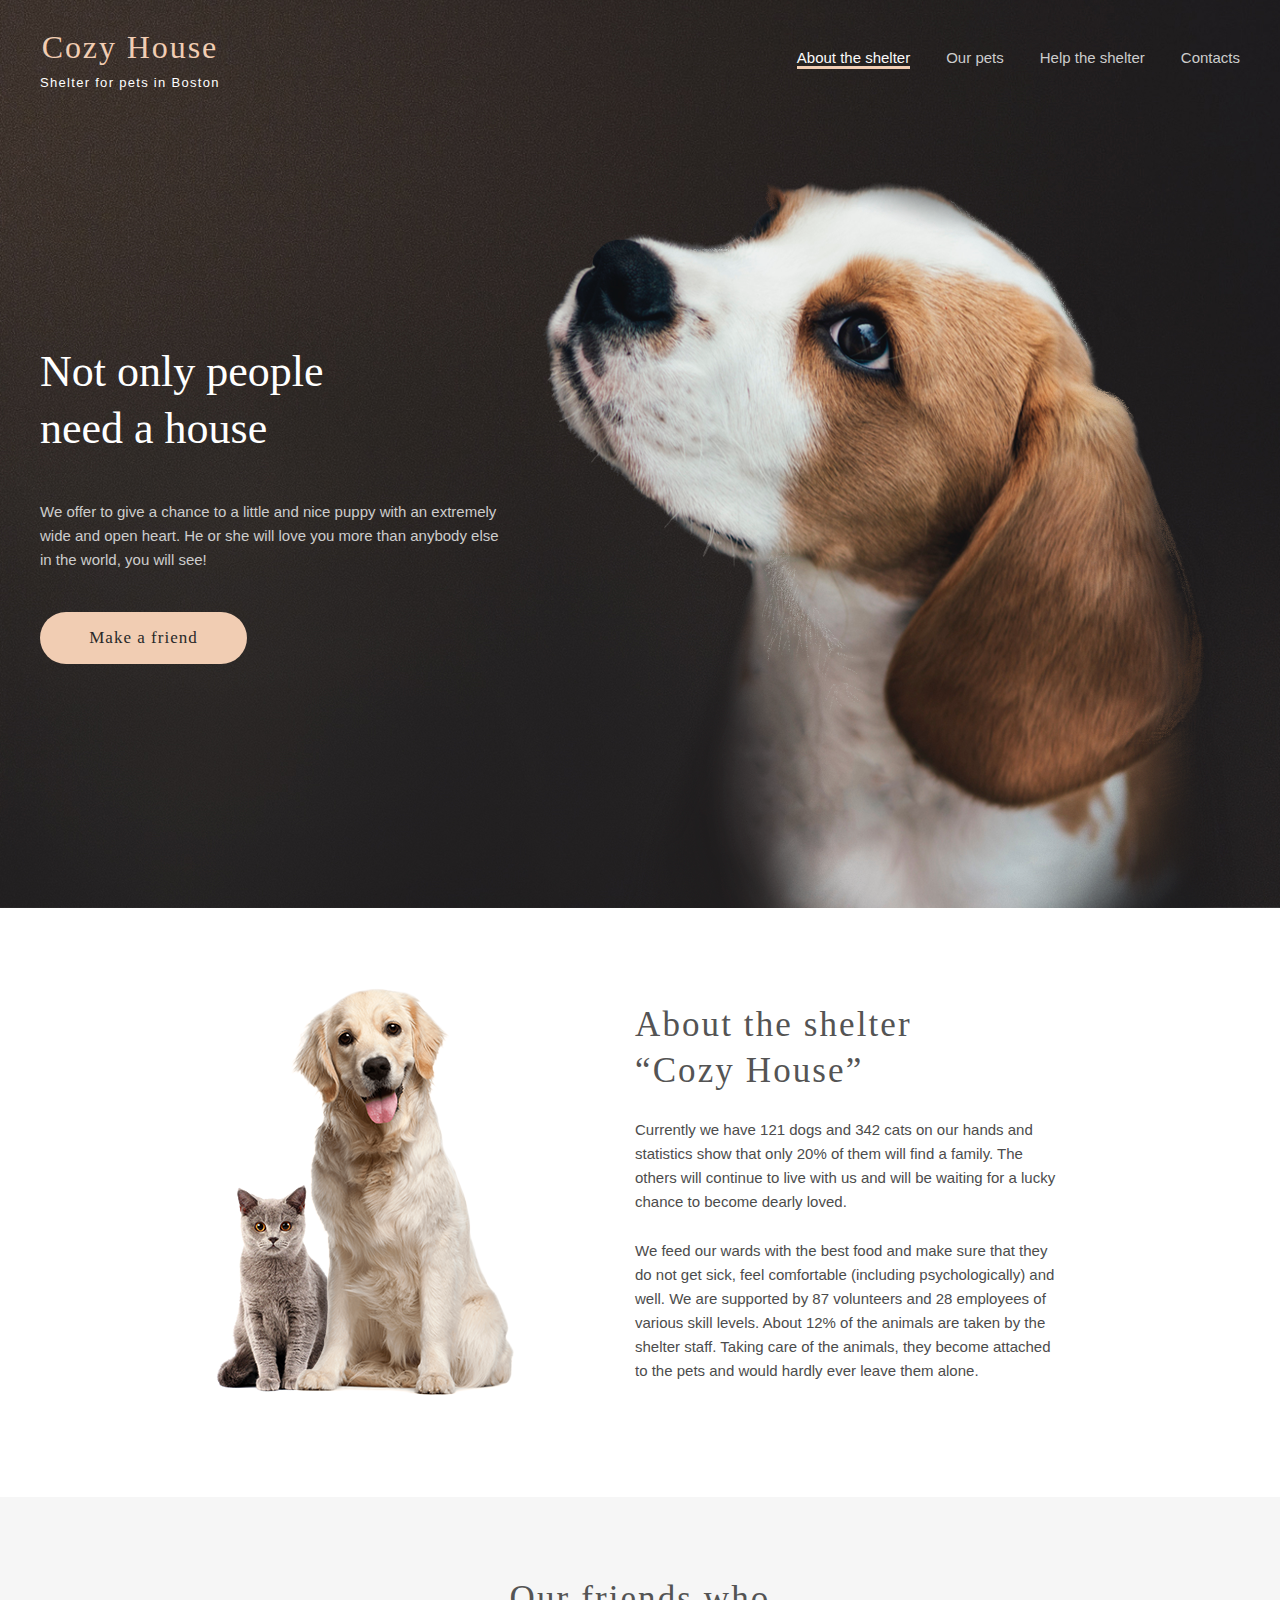
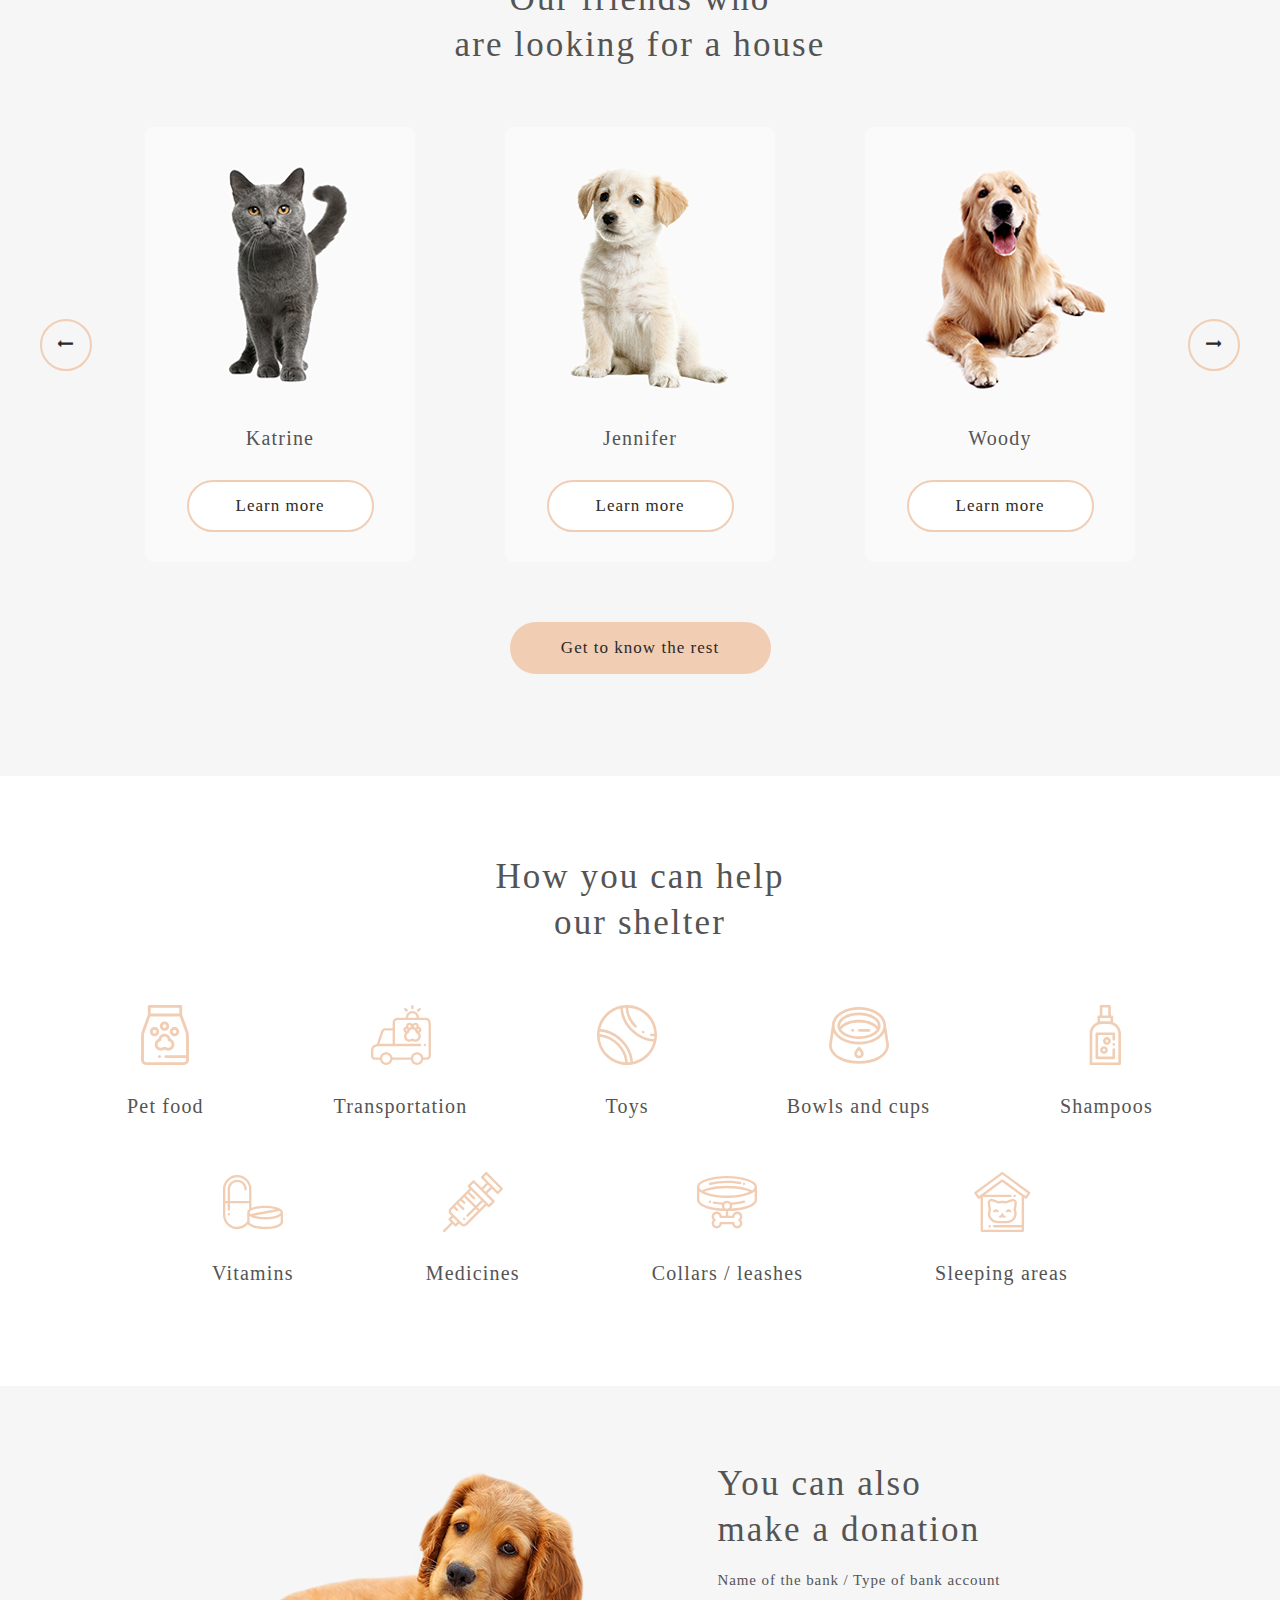
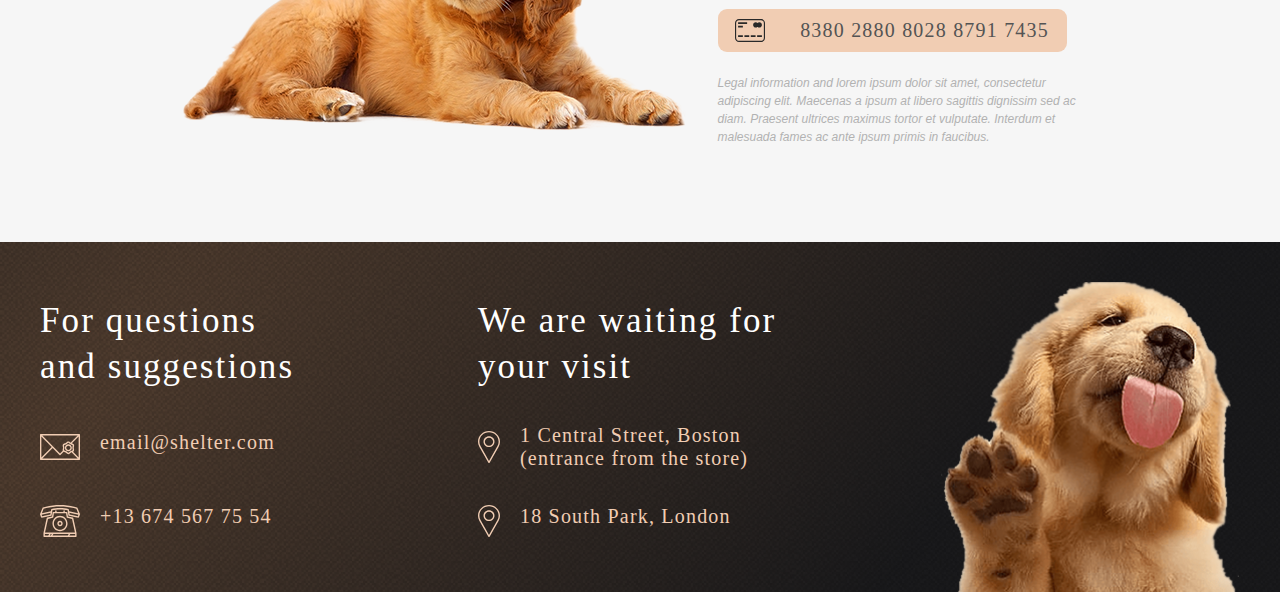
==== shelter/pages/main/index.html @ 7033cefa "fix: rename folder (Fri, Mar 24, 2023 03:46:00 PM)" ====
<!DOCTYPE html>
<html lang="en">
<head>
  <meta charset="UTF-8">
  <meta http-equiv="X-UA-Compatible" content="IE=edge">
  <meta name="viewport" content="width=device-width, initial-scale=1.0">
  <link rel="stylesheet" href="../../styles/style.css">
  <title>Shelter</title>
  <link rel="icon" type="image/x-icon" href="../../images/paw_print_animal_icon_141148.ico">
</head>
<body class="main">
  <div class="start">
    <header class="header">
      <a class="logo" href="#">
        <h2 class="logo__title">Cozy House</h2>
        <p class="logo__text">Shelter for pets in Boston</p>
      </a>
      <nav class="nav">
        <ul>
          <li class="nav__elem"><a class="nav__link nav__link_active" href="#">About the shelter</a></li>
          <li class="nav__elem"><a class="nav__link" href="../pets/index.html">Our pets</a></li>
          <li class="nav__elem"><a class="nav__link" href="#help">Help the shelter</a></li>
          <li class="nav__elem"><a class="nav__link" href="#footer">Contacts</a></li>
        </ul>
      </nav>
    </header>
    <div class="only">
      <div class="only__text">
      <h1 class="only__title">Not only people need&nbsp;a&nbsp;house</h1>
      <p class="only__subtitle">We offer to give a chance to a little and nice
        puppy with an extremely wide and open heart. He or she will love you more
        than anybody else in the world, you will see!
      </p>
      <a class="only__button" href="#friends">Make a friend</a>
      </div>
      <img class="only__img" src="../../images/start-screen-puppy.png" alt="puppy">
    </div>
  </div>
  <div class="about">
    <img class="about__img" src="../../images/about-pets.png" alt="about-pets">
    <div class="about__text">
      <h2 class="about__title">About the shelter “Cozy&nbsp;House”</h2>
      <p class="about__subtitle">Currently we have 121 dogs and 342 cats on our hands
        and statistics show that only 20% of them will find a family. The others will
        continue to live with us and will be waiting for a lucky chance to become
        dearly loved.
      </p>
      <p class="about__subtitle">We feed our wards with the best food and make sure
        that they do not get sick, feel comfortable (including psychologically) and
        well. We are supported by 87 volunteers and 28 employees of various skill
        levels. About 12% of the animals are taken by the shelter staff. Taking care
        of the animals, they become attached to&nbsp;the pets and would hardly ever leave
        them alone.
      </p>
    </div>
  </div>
  <div class="friends" id="friends">
    <h2 class="friends__title">Our friends who are&nbsp;looking for a house</h2>
    <div class="friends__container">
      <button class="friends__button">&#129044;</button>
      <div class="cards">
        <div class="cards__elem">
          <img class="cards__img" src="../../images/pets-katrine.png" alt="katrine">
          <p class="cards__name">Katrine</p>
          <button class="cards__button">Learn more</button>
        </div>
        <div class="cards__elem">
          <img class="cards__img" src="../../images/pets-jennifer.png" alt="Jennifer">
          <p class="cards__name">Jennifer</p>
          <button class="cards__button">Learn more</button>
        </div>
        <div class="cards__elem">
          <img class="cards__img" src="../../images/pets-woody.png" alt="Woody">
          <p class="cards__name">Woody</p>
          <button class="cards__button">Learn more</button>
        </div>
      </div>
      <button class="friends__button">&#129046;</button>
    </div>
    <a class="friends__nav-button" href="../pets/index.html">Get to know the rest</a>
  </div>
  <div class="help" id="help">
    <h2 class="help__title">How you can help our shelter</h2>
    <div class="help__wrapper">
      <div class="help__element">
        <img class="help__image" src="../../images/icon-pet-food.svg" alt="icon-pet-food">
        <p class="help__name">Pet food</p>
      </div>
      <div class="help__element">
        <img class="help__image" src="../../images/icon-transportation.svg" alt="icon-transportation">
        <p class="help__name">Transportation</p>
      </div>
      <div class="help__element">
        <img class="help__image" src="../../images/icon-toys.svg" alt="icon-toys">
        <p class="help__name">Toys</p>
      </div>
      <div class="help__element">
        <img class="help__image" src="../../images/icon-bowls-and-cups.svg" alt="icon-bowls-and-cups">
        <p class="help__name">Bowls and cups</p>
      </div>
      <div class="help__element">
        <img class="help__image" src="../../images/icon-shampoos.svg" alt="icon-shampoos">
        <p class="help__name">Shampoos</p>
      </div>
      <div class="help__element">
        <img class="help__image" src="../../images/icon-vitamins.svg" alt="icon-vitamins">
        <p class="help__name">Vitamins</p>
      </div>
      <div class="help__element">
        <img class="help__image" src="../../images/icon-medicines.svg" alt="icon-medicines">
        <p class="help__name">Medicines</p>
      </div>
      <div class="help__element">
        <img class="help__image" src="../../images/icon-collars-leashes.svg" alt="icon-collars-leashes">
        <p class="help__name">Collars / leashes</p>
      </div>
      <div class="help__element">
        <img class="help__image" src="../../images/icon-sleeping-area.svg" alt="icon-sleeping-area">
        <p class="help__name">Sleeping areas</p>
      </div>
    </div>
  </div>
  <div class="donation">
    <img class="donation__img" src="../../images/donation-dog.png" alt="dog">
    <div class="donation__text">
      <h2 class="donation__title">You can also make&nbsp;a&nbsp;donation</h2>
      <p class="donation__subtitle">Name of the bank / Type of bank account</p>
      <a class="donation__button" href="#"><img class="donation__card" src="../../images/credit-card.svg" alt="card">8380 2880 8028 8791 7435</a>
      <p class="donation__info">Legal information and lorem ipsum dolor sit amet, consectetur adipiscing elit.
        Maecenas a ipsum at libero sagittis dignissim sed ac diam. Praesent ultrices maximus tortor et vulputate.
        Interdum et malesuada fames ac ante ipsum primis in faucibus.
      </p>
    </div>
  </div>
  <div class="footer" id="footer">
    <div class="footer__contact">
      <h2 class="footer__title">For questions and&nbsp;suggestions</h2>
      <a class="footer__info" href="https://www.google.com/gmail/about/" target="_blank">
        <img class="footer__icons" src="../../images/icon-email.svg" alt="icon-email">
        <p class="footer__parag">email@shelter.com</p>
      </a>
      <a class="footer__info" href="tel:+111111111111" target="_blank">
        <img class="footer__icons" src="../../images/icon-phone.svg" alt="icon-phone">
        <p class="footer__parag">+13 674 567 75 54</p>
      </a>
    </div>
    <div class="footer__address">
      <h2 class="footer__title">We are waiting for your visit</h2>
      <a class="footer__info" href="https://www.google.com/maps/place/Boston" target="_blank">
        <img class="footer__icons" src="../../images/icon-marker.svg" alt="icon-marker">
        <p class="footer__parag">1 Central Street, Boston (entrance from the&nbsp;store)</p>
      </a>
      <a class="footer__info" href="https://www.google.com/maps/place/London" target="_blank">
        <img class="footer__icons" src="../../images/icon-marker.svg" alt="icon-marker">
        <p class="footer__parag">18 South Park, London</p>
      </a>
    </div>
    <img class="footer__image" src="../../images/footer-puppy.png" alt="footer-puppy">
  </div>
</body>
</html>
---- shelter/styles/style.css ----
/* main */

@import url(../vendor/normalize.css);

@import url(../blocks/start/start.css);

@import url(../blocks/header/header.css);


@import url(../blocks/logo/__title/logo__title.css);

@import url(../blocks/logo/__text/logo__text.css);

@import url(../blocks/logo/logo.css);

@import url(../blocks/nav/nav.css);
@import url(../blocks/nav/__link/nav__link.css);

@import url(../blocks/nav/__link/_active/nav__link_active.css);

@import url(../blocks/nav/__elem/nav__elem.css);

@import url(../blocks/only/only.css);
@import url(../blocks/only/__text/only__text.css);
@import url(../blocks/only/__title/only__title.css);
@import url(../blocks/only/__subtitle/only__subtitle.css);
@import url(../blocks/only/__img/only__img.css);
@import url(../blocks/only/__button/only__button.css);

@import url(../blocks/about/about.css);
@import url(../blocks/about/__img/about__img.css);
@import url(../blocks/about/__text/about__text.css);
@import url(../blocks/about/__title/about__title.css);
@import url(../blocks/about/__subtitle/about__subtitle.css);

@import url(../blocks/friends/friends.css);
@import url(../blocks/friends/__title/friends__title.css);
@import url(../blocks/friends/__container/friends__container.css);
@import url(../blocks/friends/__button/friends__button.css);
@import url(../blocks/friends/__nav-button/friends__nav-button.css);

@import url(../blocks/cards/cards.css);
@import url(../blocks/cards/__elem/cards__elem.css);
@import url(../blocks/cards/__name/cards__name.css);
@import url(../blocks/cards/__button/cards__button.css);

@import url(../blocks/help/help.css);
@import url(../blocks/help/__name/help__name.css);
@import url(../blocks/help/__title/help__title.css);
@import url(../blocks/help/__wrapper/help__wrapper.css);
@import url(../blocks/help/__element/help__element.css);

@import url(../blocks/donation/donation.css);
@import url(../blocks/donation/__img/donation__img.css);
@import url(../blocks/donation/__text/donation__text.css);
@import url(../blocks/donation/__title/donation__title.css);
@import url(../blocks/donation/__subtitle/donation__subtitle.css);
@import url(../blocks/donation/__button/donation__button.css);
@import url(../blocks/donation/__info/donation__info.css);

@import url(../blocks/footer/footer.css);
@import url(../blocks/footer/__contact/footer__contact.css);
@import url(../blocks/footer/__address/footer__address.css);
@import url(../blocks/footer/__image/footer__image.css);
@import url(../blocks/footer/__title/footer__title.css);
@import url(../blocks/footer/__info/footer__info.css);
@import url(../blocks/footer/__parag/footer__parag.css);

/* pets */

@import url(../blocks/pets/pets.css);

@import url(../blocks/header/_pets/header_type_pets.css);
@import url(../blocks/logo/__title/_pets/logo__title_type_pets.css);

@import url(../blocks/nav/__link/_pets/nav__link_type_pets.css);
@import url(../blocks/nav/__link/_active/nav__link_active-pets.css);

@import url(../blocks/logo/__text/_pets/logo__text_type_pets.css);


@import url(../blocks/cards/_pets/cards_type_pets.css);
@import url(../blocks/cards/__elem/_pets/cards__elem_type_pets.css);

@import url(../blocks/friends/__buttons/friends__buttons.css);
@import url(../blocks/friends/__button/_pets/friends__button_type_pets.css);
@import url(../blocks/friends/__button/_active/friends__button_type_active.css);
@import url(../blocks/friends/_pets/friends_type_pets.css);
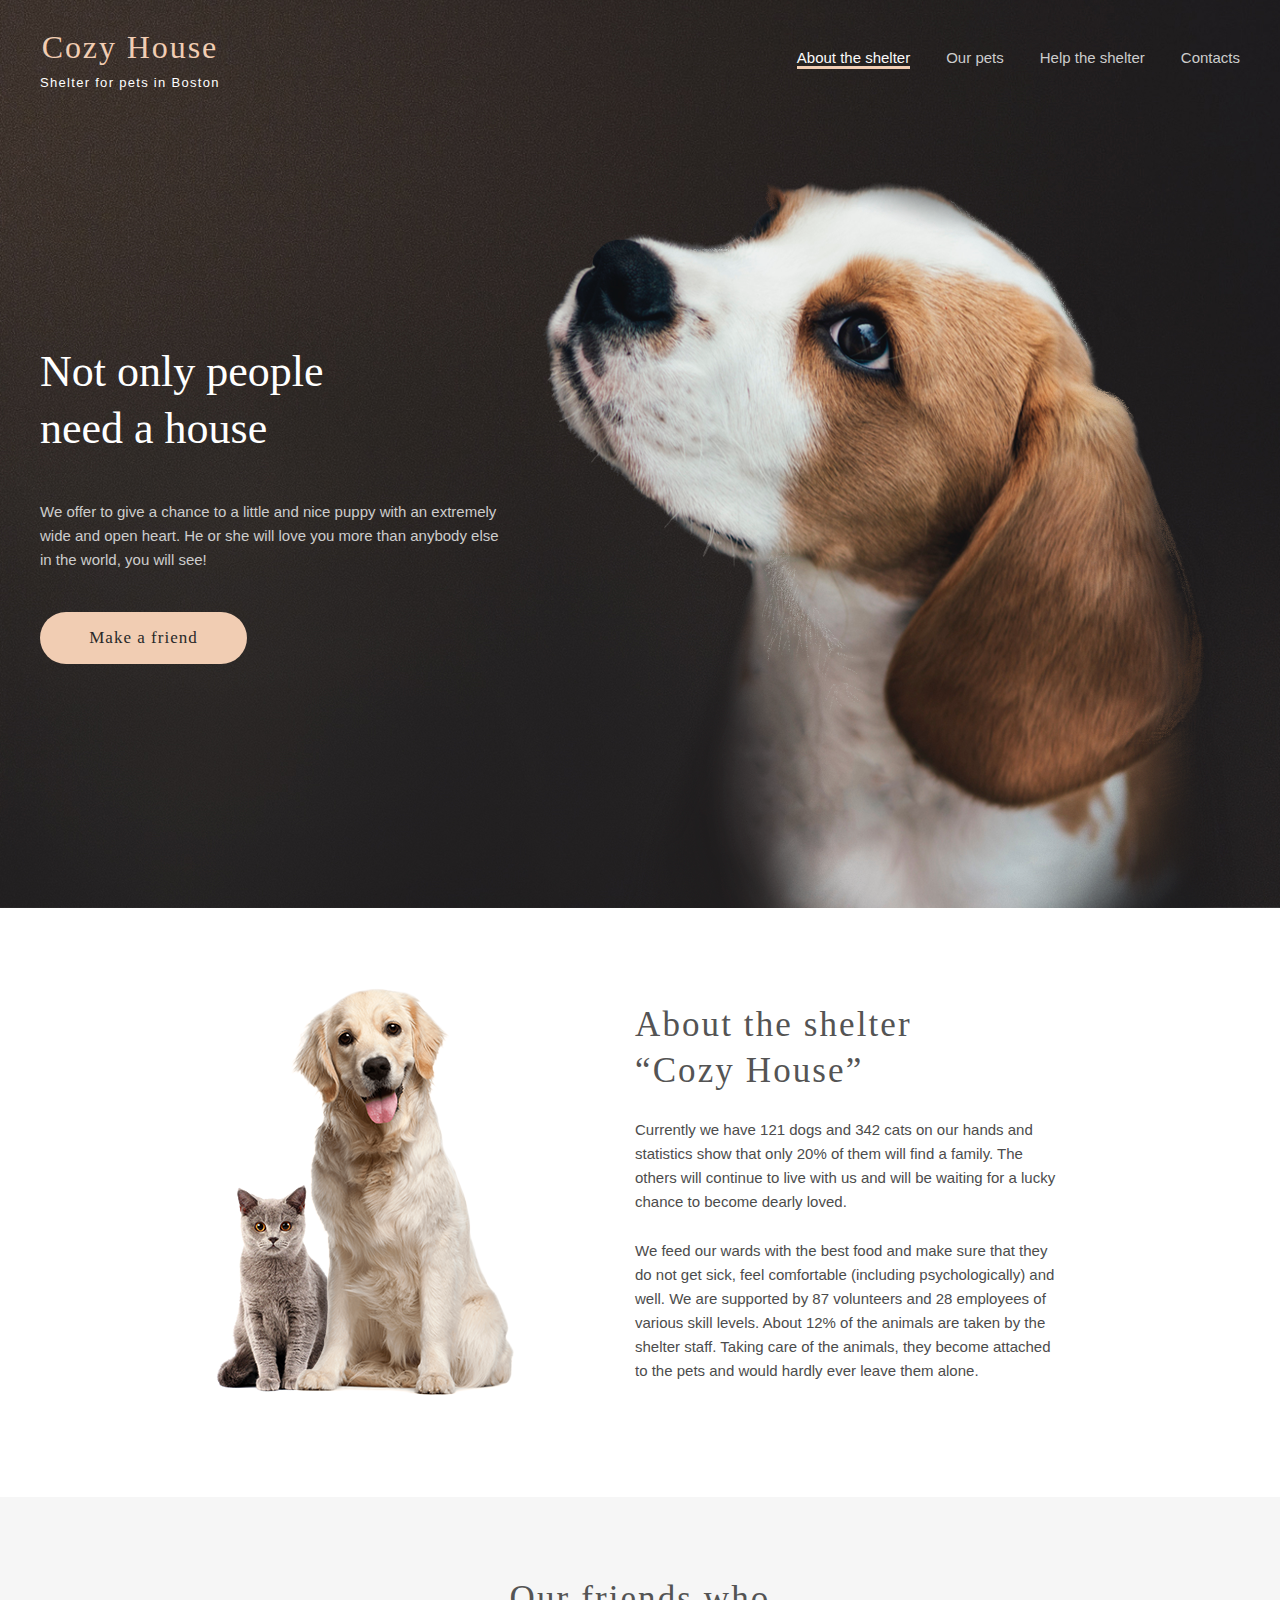
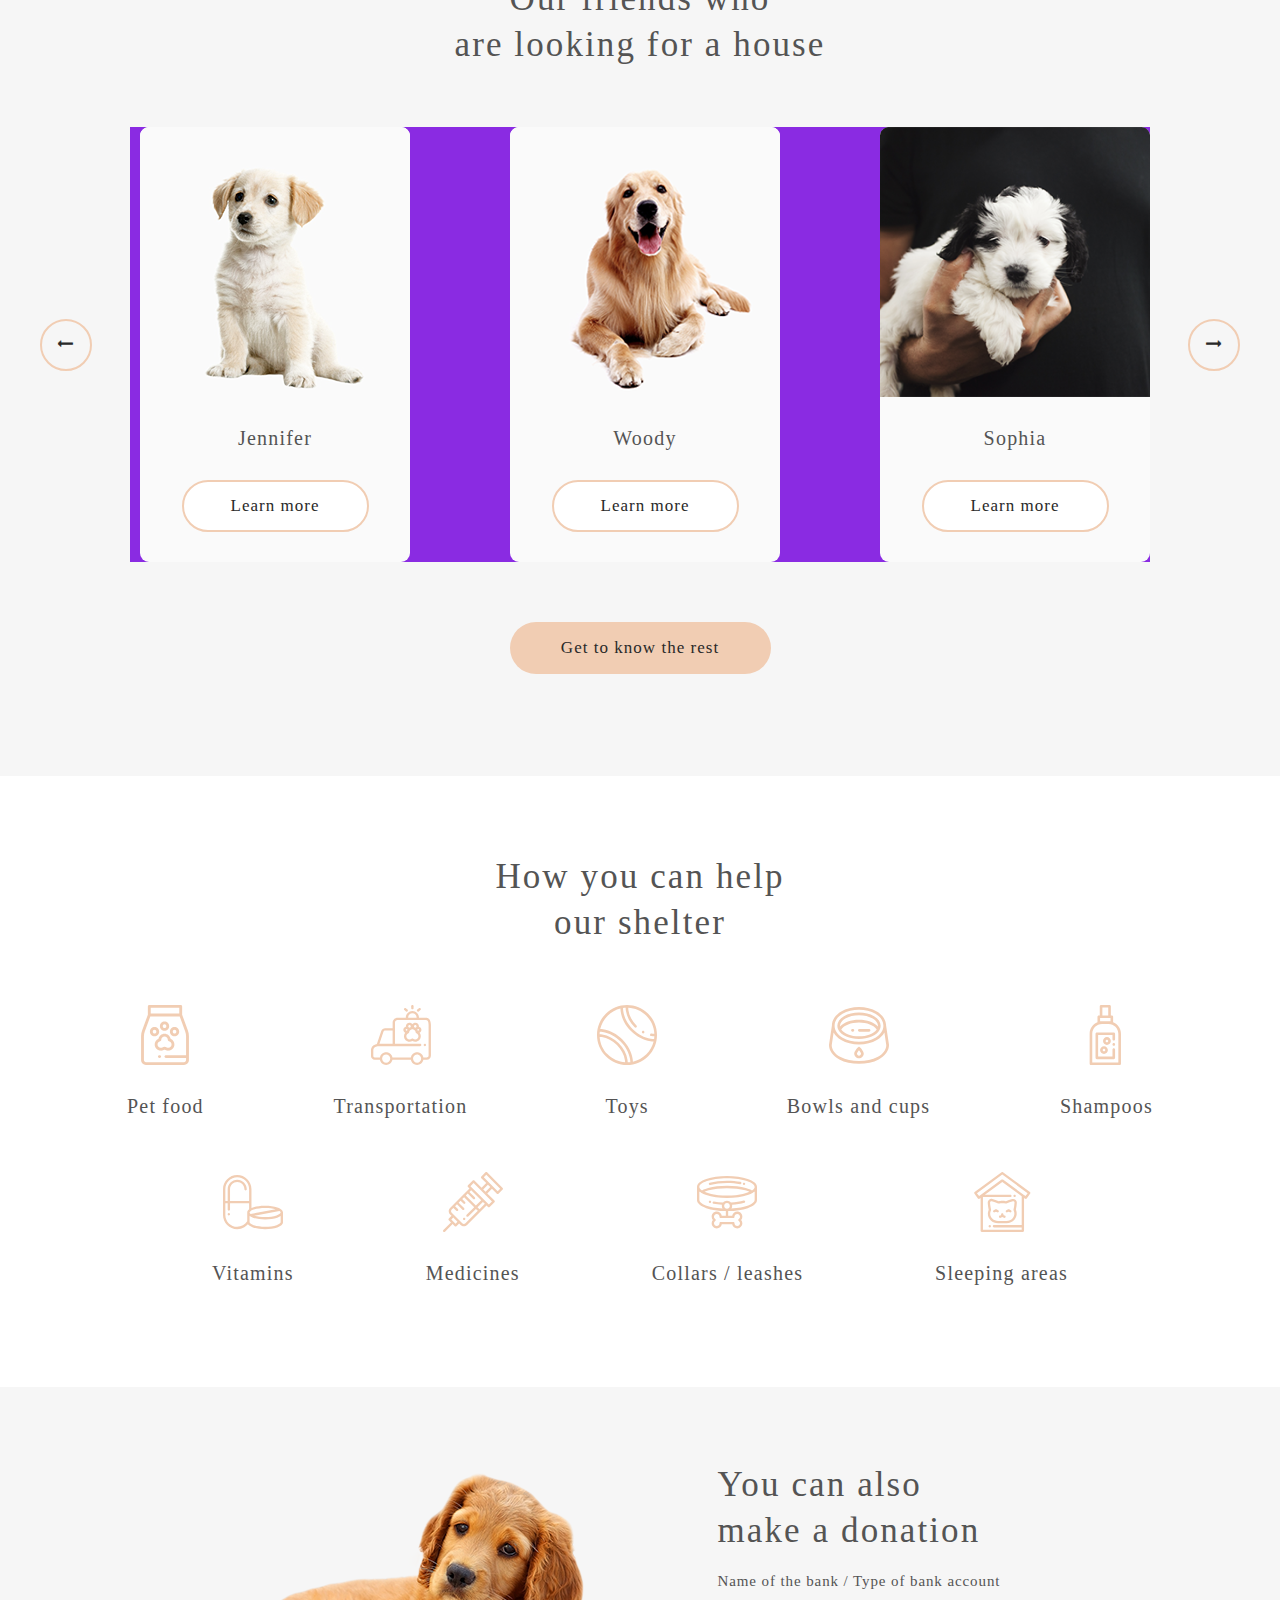
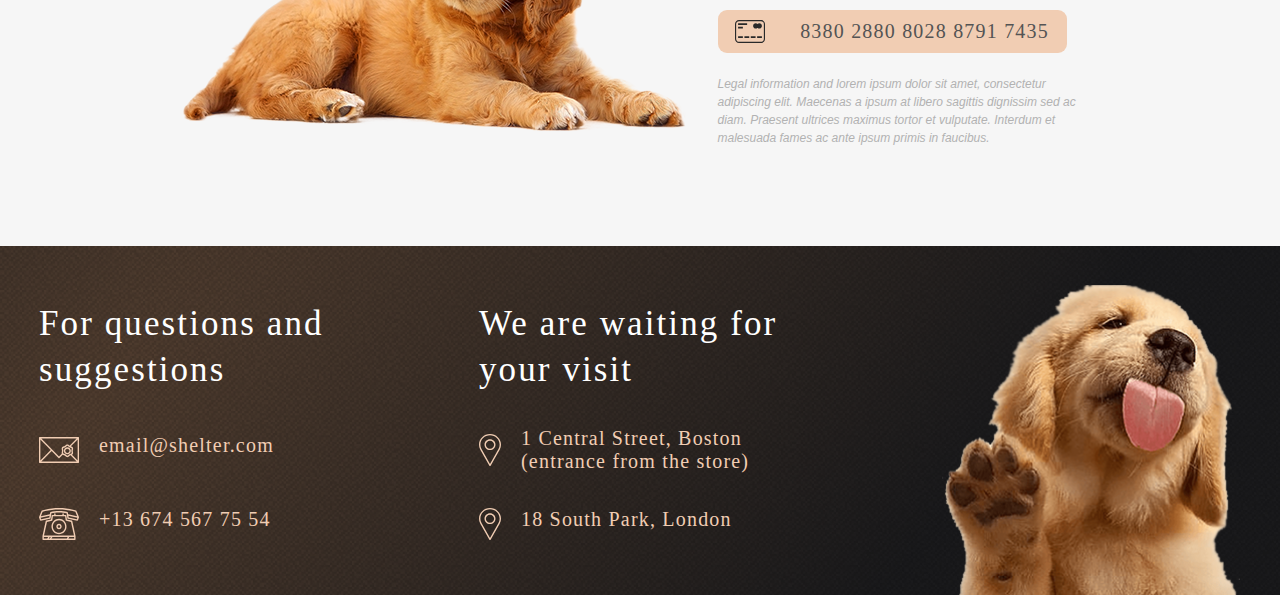
==== commit f5c754c3: "feat: add burger and popup(need fix static) (Fri, Apr 07, 2023 07:03:00 PM)" ====
--- a/shelter/pages/main/index.html
+++ b/shelter/pages/main/index.html
@@ -23,6 +23,15 @@
           <li class="nav__elem"><a class="nav__link" href="#footer">Contacts</a></li>
         </ul>
       </nav>
+      <img class="burger" src="../../images/Burger.svg" alt="Burger">
+      <div class="burger__bg">
+        <nav class="burger__nav">
+          <li><a class="burger__link nav__link_active" href="#">About the shelter</a></li>
+          <li><a class="burger__link" href="../pets/index.html">Our pets</a></li>
+          <li><a class="burger__link" href="#help">Help the shelter</a></li>
+          <li><a class="burger__link" href="#footer">Contacts</a></li>
+        </nav>
+      </div>
     </header>
     <div class="only">
       <div class="only__text">
@@ -57,25 +66,15 @@
   <div class="friends" id="friends">
     <h2 class="friends__title">Our friends who are&nbsp;looking for a house</h2>
     <div class="friends__container">
-      <button class="friends__button">&#129044;</button>
-      <div class="cards">
-        <div class="cards__elem">
-          <img class="cards__img" src="../../images/pets-katrine.png" alt="katrine">
-          <p class="cards__name">Katrine</p>
-          <button class="cards__button">Learn more</button>
+      <button class="friends__button friends__button_type_main" id="btn-left">&#129044;</button>
+      <div class="wrapper">
+        <div class="courusel">
+          <div class="cards-left" id="item-left"></div>
+          <div class="cards" id="item-active"></div>
+          <div class="cards-right" id="item-right"></div>
         </div>
-        <div class="cards__elem">
-          <img class="cards__img" src="../../images/pets-jennifer.png" alt="Jennifer">
-          <p class="cards__name">Jennifer</p>
-          <button class="cards__button">Learn more</button>
-        </div>
-        <div class="cards__elem">
-          <img class="cards__img" src="../../images/pets-woody.png" alt="Woody">
-          <p class="cards__name">Woody</p>
-          <button class="cards__button">Learn more</button>
-        </div>
-      </div>
-      <button class="friends__button">&#129046;</button>
+      </div>
+      <button class="friends__button friends__button_type_main" id="btn-right">&#129046;</button>
     </div>
     <a class="friends__nav-button" href="../pets/index.html">Get to know the rest</a>
   </div>
@@ -134,7 +133,7 @@
   </div>
   <div class="footer" id="footer">
     <div class="footer__contact">
-      <h2 class="footer__title">For questions and&nbsp;suggestions</h2>
+      <h2 class="footer__title">For questions and suggestions</h2>
       <a class="footer__info" href="https://www.google.com/gmail/about/" target="_blank">
         <img class="footer__icons" src="../../images/icon-email.svg" alt="icon-email">
         <p class="footer__parag">email@shelter.com</p>
@@ -157,5 +156,50 @@
     </div>
     <img class="footer__image" src="../../images/footer-puppy.png" alt="footer-puppy">
   </div>
+  <div class="popup">
+    <div class="popup__elem">
+      <img class="popup__img" src="" alt="">
+      <div class="popup__text">
+        <h2 class="popup__name"></h2>
+        <p class="popup__breed"></p>
+        <p class="popup__description"></p>
+        <ul class="popup__list">
+          <li class="popup__li"><span class="popup__key">Age: </span><span class="popup__age"></span></li>
+          <li class="popup__li"><span class="popup__key">Inoculations: </span><span class="popup__inoculations"></span></li>
+          <li class="popup__li"><span class="popup__key">Diseases: </span><span class="popup__diseases"></span></li>
+          <li class="popup__li"><span class="popup__key">Parasites: </span><span class="popup__parasites"></span></li>
+        </ul>
+        <!-- <button class="popup__button">&#43</button> -->
+        <button class="popup__button"><img src="../../images/Vector.png"></button>
+      </div>
+    </div>
+  </div>
+  <template id="card">
+    <div class="cards__elem">
+      <img class="cards__img" src="" alt="">
+      <p class="cards__name"></p>
+      <button class="cards__button">Learn more</button>
+    </div>
+  </template>
+  <script src="../../scripts/pets.js"></script>
+  <script src="../../scripts/index.js"></script>
 </body>
-</html>+</html>
+
+
+
+ <!-- <div class="cards__elem cards__elem_type_main">
+          <img class="cards__img" src="images/pets-katrine.png" alt="katrine">
+          <p class="cards__name">Katrine</p>
+          <button class="cards__button">Learn more</button>
+        </div>
+        <div class="cards__elem cards__elem_type_main">
+          <img class="cards__img" src="images/pets-jennifer.png" alt="Jennifer">
+          <p class="cards__name">Jennifer</p>
+          <button class="cards__button">Learn more</button>
+        </div>
+        <div class="cards__elem cards__elem_type_main">
+          <img class="cards__img" src="images/pets-woody.png" alt="Woody">
+          <p class="cards__name">Woody</p>
+          <button class="cards__button">Learn more</button>
+        </div> -->--- a/shelter/styles/style.css
+++ b/shelter/styles/style.css
@@ -1,24 +1,28 @@
 /* main */
 
 @import url(../vendor/normalize.css);
+@import url(../blocks/html/html.css);
 
+@import url(../blocks/main/_fixed/main_type_fixed.css);
 @import url(../blocks/start/start.css);
 
 @import url(../blocks/header/header.css);
 
-
 @import url(../blocks/logo/__title/logo__title.css);
-
 @import url(../blocks/logo/__text/logo__text.css);
-
 @import url(../blocks/logo/logo.css);
 
 @import url(../blocks/nav/nav.css);
 @import url(../blocks/nav/__link/nav__link.css);
-
 @import url(../blocks/nav/__link/_active/nav__link_active.css);
-
 @import url(../blocks/nav/__elem/nav__elem.css);
+@import url(../blocks/burger/burger.css);
+@import url(../blocks/burger/__nav/burger__nav.css);
+@import url(../blocks/burger/__link/burger__link.css);
+@import url(../blocks/burger/_active/burger__nav_type_active.css);
+@import url(../blocks/burger/_active/burger_type_active.css);
+@import url(../blocks/burger/__bg/burger__bg.css);
+@import url(../blocks/burger/_active/burger__bg_type_active.css);
 
 @import url(../blocks/only/only.css);
 @import url(../blocks/only/__text/only__text.css);
@@ -35,20 +39,25 @@
 
 @import url(../blocks/friends/friends.css);
 @import url(../blocks/friends/__title/friends__title.css);
+@import url(../blocks/friends/__title/_pets/friends__title_type_pets.css);
 @import url(../blocks/friends/__container/friends__container.css);
 @import url(../blocks/friends/__button/friends__button.css);
+@import url(../blocks/friends/__button/_main/friends__button_type_main.css);
 @import url(../blocks/friends/__nav-button/friends__nav-button.css);
 
 @import url(../blocks/cards/cards.css);
 @import url(../blocks/cards/__elem/cards__elem.css);
+@import url(../blocks/cards/_main/cards__elem_type_main.css);
 @import url(../blocks/cards/__name/cards__name.css);
 @import url(../blocks/cards/__button/cards__button.css);
+@import url(../blocks/cards/__img/cards__img.css);
 
 @import url(../blocks/help/help.css);
 @import url(../blocks/help/__name/help__name.css);
 @import url(../blocks/help/__title/help__title.css);
 @import url(../blocks/help/__wrapper/help__wrapper.css);
 @import url(../blocks/help/__element/help__element.css);
+@import url(../blocks/help/__image/help__image.css);
 
 @import url(../blocks/donation/donation.css);
 @import url(../blocks/donation/__img/donation__img.css);
@@ -68,21 +77,96 @@
 
 /* pets */
 
-@import url(../blocks/pets/pets.css);
+@import url(../blocks/header/_pets/header_type_pets.css);
 
-@import url(../blocks/header/_pets/header_type_pets.css);
 @import url(../blocks/logo/__title/_pets/logo__title_type_pets.css);
+@import url(../blocks/logo/__text/_pets/logo__text_type_pets.css);
 
 @import url(../blocks/nav/__link/_pets/nav__link_type_pets.css);
 @import url(../blocks/nav/__link/_active/nav__link_active-pets.css);
 
-@import url(../blocks/logo/__text/_pets/logo__text_type_pets.css);
-
-
 @import url(../blocks/cards/_pets/cards_type_pets.css);
 @import url(../blocks/cards/__elem/_pets/cards__elem_type_pets.css);
+@import url(../blocks/cards/_pets/cards_type_pets.css);
 
 @import url(../blocks/friends/__buttons/friends__buttons.css);
 @import url(../blocks/friends/__button/_pets/friends__button_type_pets.css);
 @import url(../blocks/friends/__button/_active/friends__button_type_active.css);
-@import url(../blocks/friends/_pets/friends_type_pets.css);+@import url(../blocks/friends/_pets/friends_type_pets.css);
+
+/* Popup */
+
+@import url(../blocks/popup/popup.css);
+@import url(../blocks/popup/__elem/popup__elem.css);
+@import url(../blocks/popup/__img/popup__img.css);
+@import url(../blocks/popup/__text/popup__text.css);
+@import url(../blocks/popup/__description/popup__description.css);
+@import url(../blocks/popup/__name/popup__name.css);
+@import url(../blocks/popup/__breed/popup__breed.css);
+@import url(../blocks/popup/__list/popup__list.css);
+@import url(../blocks/popup/__key/popup__key.css);
+@import url(../blocks/popup/__li/popup__li.css);
+@import url(../blocks/popup/__button/popup__button.css);
+@import url(../blocks/popup/_active/popup_type_active.css);
+
+.wrapper{
+  width: 1020px;
+  height: 435px;
+  display: flex;
+  flex-direction: row;
+  gap: 90px;
+  overflow: hidden;
+  text-align: center;
+}
+
+.cards-left{
+  /* margin-left: -1100px; */
+  display: grid;
+  grid-template-columns: 1fr 1fr 1fr;
+  width: 1020px;
+  height: 435px;
+  gap: 90px;
+  padding-left: 20px;
+  /* padding-top: 10px; */
+}
+
+.cards-right {
+  display: grid;
+  grid-template-columns: 1fr 1fr 1fr;
+  width: 1020px;
+  height: 435px;
+  gap: 90px;
+  padding-left: 20px;
+  /* padding-top: 10px; */
+}
+
+.courusel{
+  position: relative;
+  width: 3120px;
+  margin-left: -1050px;
+  display: flex;
+}
+
+@keyframes move-left {
+  from {left: 0px;}
+  to {left: -1050px;}
+}
+
+@keyframes move-right {
+  from {left: 0px;}
+  to {left: 1040px;}
+  /* to {left: 1050px;} */
+}
+
+
+
+.transition-left {
+  animation-name: move-left;
+  animation-duration: 5s;
+}
+
+.transition-right {
+  animation-name: move-right;
+  animation-duration: 5s;
+}
+
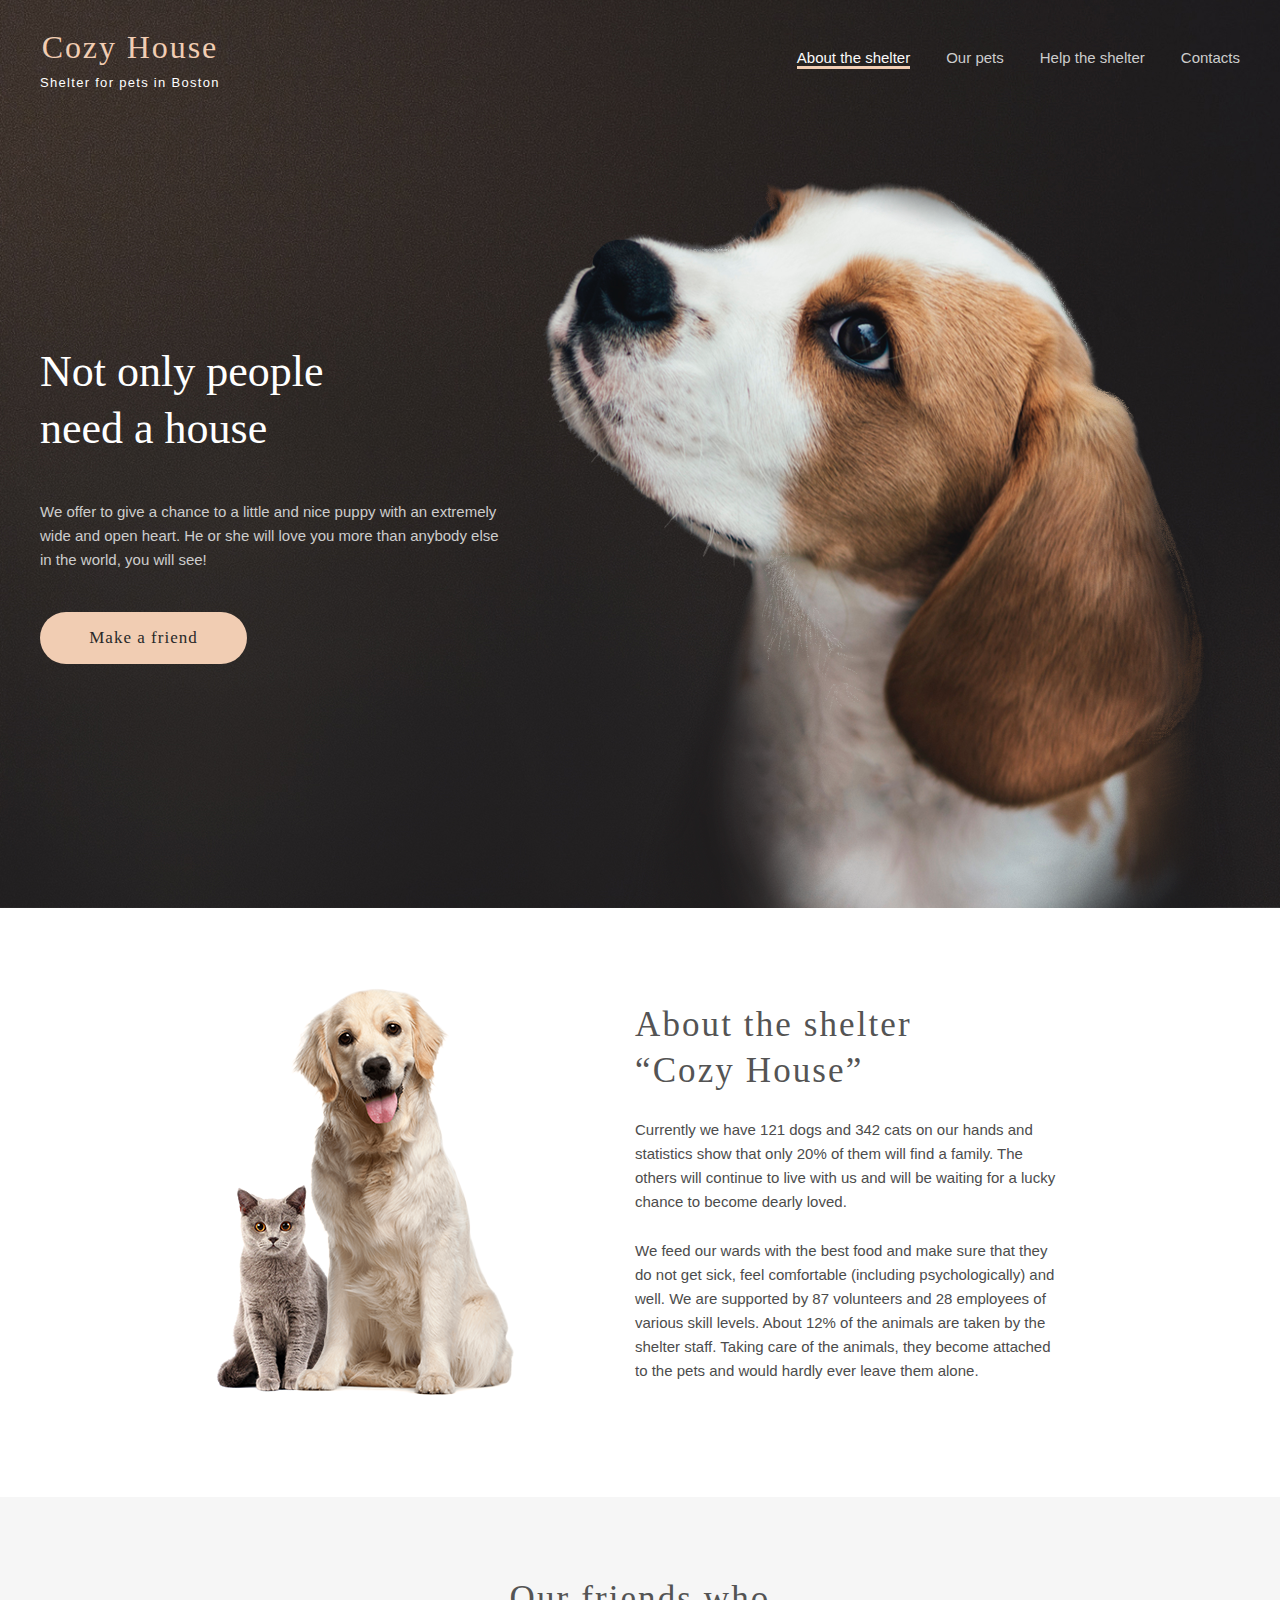
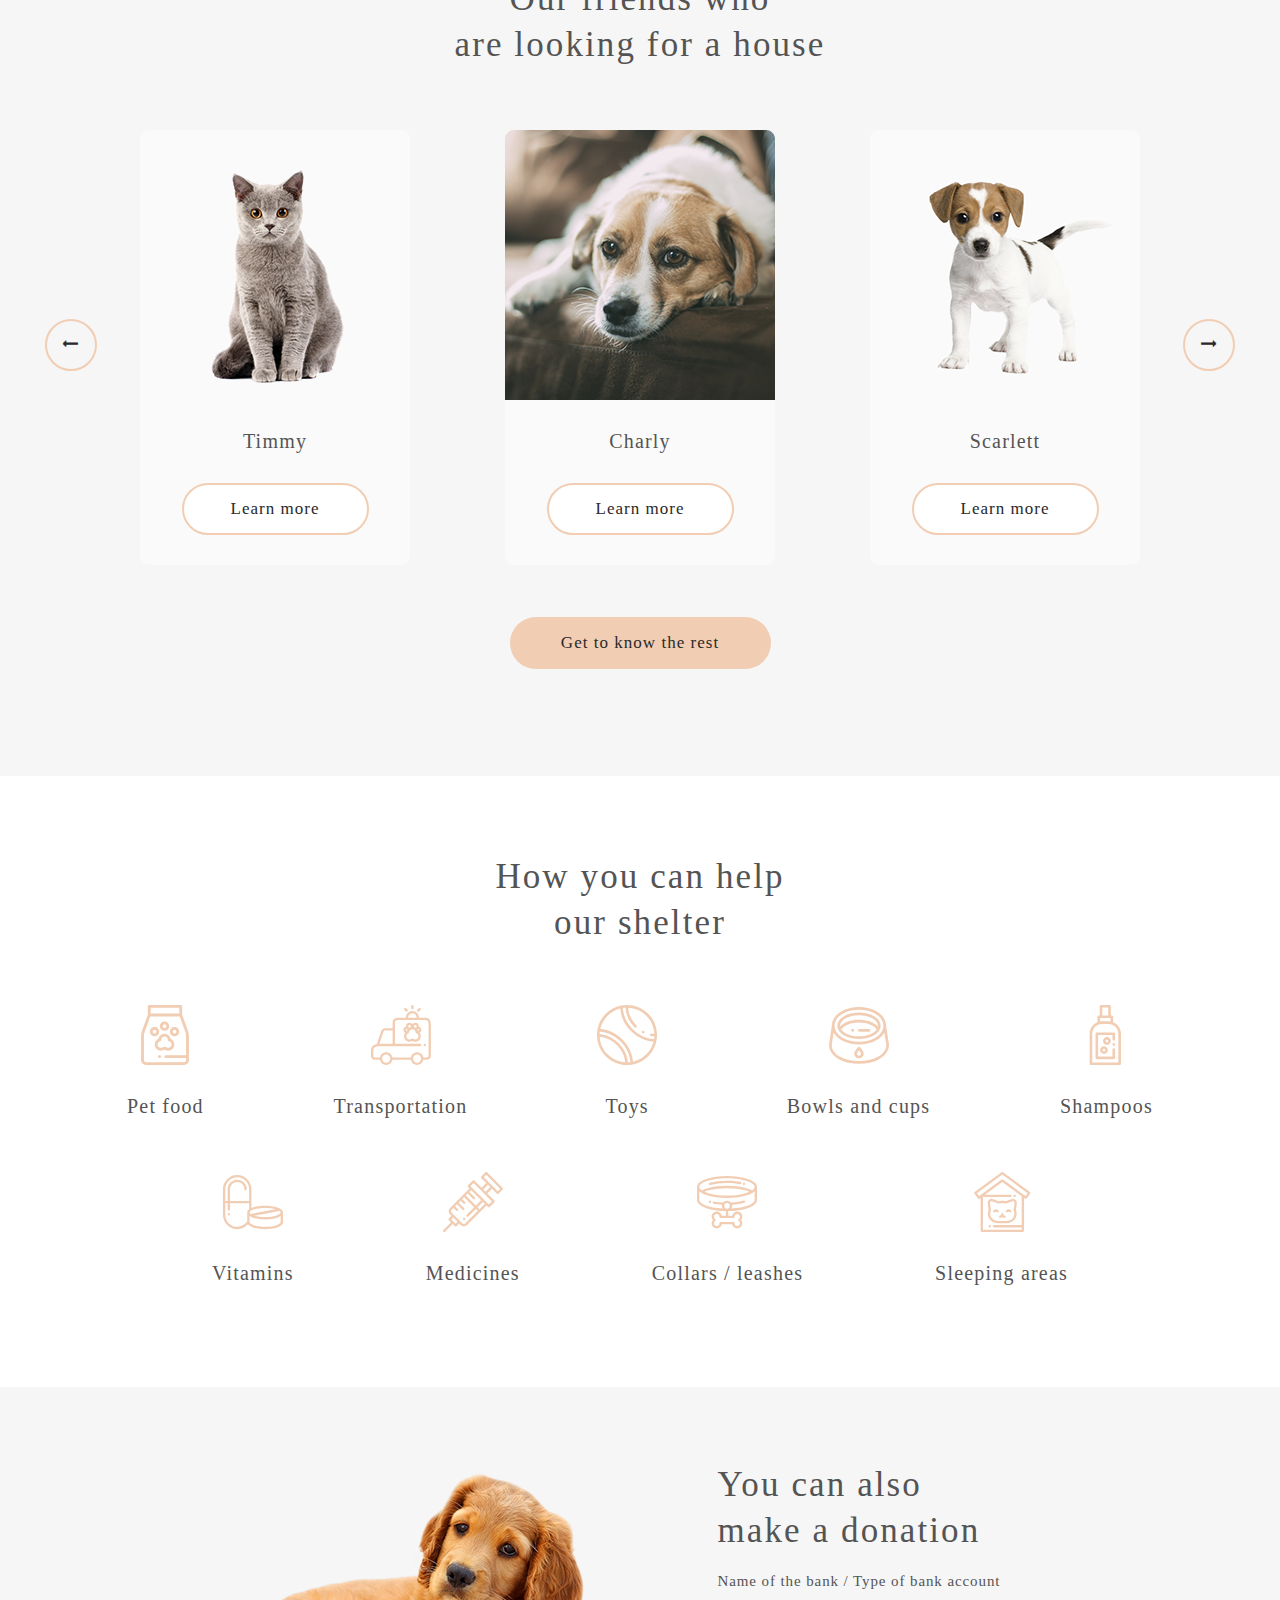
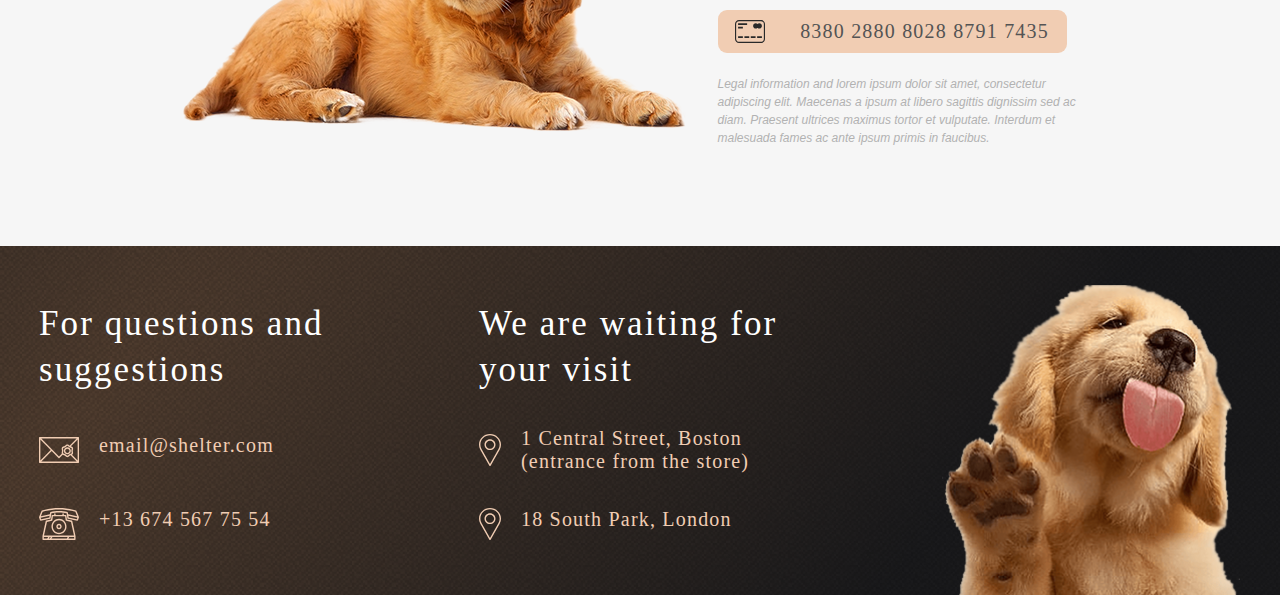
==== commit c74e6032: "feat: add courusel 1024 768 320 but need fix logic (Sat, Apr 08, 2023 12:02:00 AM)" ====
--- a/shelter/pages/main/index.html
+++ b/shelter/pages/main/index.html
@@ -69,9 +69,9 @@
       <button class="friends__button friends__button_type_main" id="btn-left">&#129044;</button>
       <div class="wrapper">
         <div class="courusel">
-          <div class="cards-left" id="item-left"></div>
-          <div class="cards" id="item-active"></div>
-          <div class="cards-right" id="item-right"></div>
+          <div class="cards" id="cards-left"></div>
+          <div class="cards" id="cards-active"></div>
+          <div class="cards" id="cards-right"></div>
         </div>
       </div>
       <button class="friends__button friends__button_type_main" id="btn-right">&#129046;</button>
--- a/shelter/styles/style.css
+++ b/shelter/styles/style.css
@@ -111,34 +111,48 @@
 
 .wrapper{
   width: 1020px;
-  height: 435px;
+  height: 440px;
   display: flex;
   flex-direction: row;
   gap: 90px;
   overflow: hidden;
   text-align: center;
-}
-
-.cards-left{
+  align-items: center;
+}
+
+@media screen and (max-width: 1205px){
+  .wrapper {
+    width: 580px;
+  }
+}
+@media screen and (max-width: 320px){
+  .wrapper {
+    width: 270px;
+  }
+}
+
+
+
+/* .cards-left{ */
   /* margin-left: -1100px; */
+  /* display: grid; */
+  /* grid-template-columns: 1fr 1fr 1fr; */
+  /* width: 1020px; */
+  /* height: 435px; */
+  /* gap: 90px; */
+  /* padding-left: 20px; */
+  /* padding-top: 10px; */
+/* } */
+
+/* .cards-right {
   display: grid;
   grid-template-columns: 1fr 1fr 1fr;
   width: 1020px;
   height: 435px;
   gap: 90px;
-  padding-left: 20px;
+  padding-left: 20px; */
   /* padding-top: 10px; */
-}
-
-.cards-right {
-  display: grid;
-  grid-template-columns: 1fr 1fr 1fr;
-  width: 1020px;
-  height: 435px;
-  gap: 90px;
-  padding-left: 20px;
-  /* padding-top: 10px; */
-}
+/* } */
 
 .courusel{
   position: relative;
@@ -147,26 +161,76 @@
   display: flex;
 }
 
+@media screen and (max-width: 1205px){
+  .courusel {
+    margin-left: -580px;
+  }
+}
+
+@media screen and (max-width: 760px){
+  .courusel {
+  margin-left: -300px;
+  gap: 30px
+  }
+}
+
+
+
+
 @keyframes move-left {
   from {left: 0px;}
-  to {left: -1050px;}
+  to {left: -1035px;}
 }
 
 @keyframes move-right {
   from {left: 0px;}
-  to {left: 1040px;}
-  /* to {left: 1050px;} */
+  to {left: 1035px;}
+}
+
+@media screen and (max-width: 1205px){
+  @keyframes move-left {
+    from {left: 0px;}
+    to {left: -580px;}
+  }
+
+  @keyframes move-right {
+    from {left: 0px;}
+    to {left: 580px;}
+  }
+}
+
+@media screen and (max-width: 320px){
+  @keyframes move-left {
+    from {left: 0px;}
+    to {left: -300px;}
+  }
+
+  @keyframes move-right {
+    from {left: 0px;}
+    to {left: 300px;}
+  }
 }
 
 
 
 .transition-left {
   animation-name: move-left;
-  animation-duration: 5s;
+  animation-duration: 2s;
 }
 
 .transition-right {
   animation-name: move-right;
-  animation-duration: 5s;
-}
-
+  animation-duration: 2s;
+}
+
+/* @media screen and (max-width: 768px){
+  @keyframes move-left {
+    from {left: 0px;}
+    to {left: -1035px;}
+  }
+  
+  @keyframes move-right {
+    from {left: 0px;}
+    to {left: 1035px;}
+  }
+} */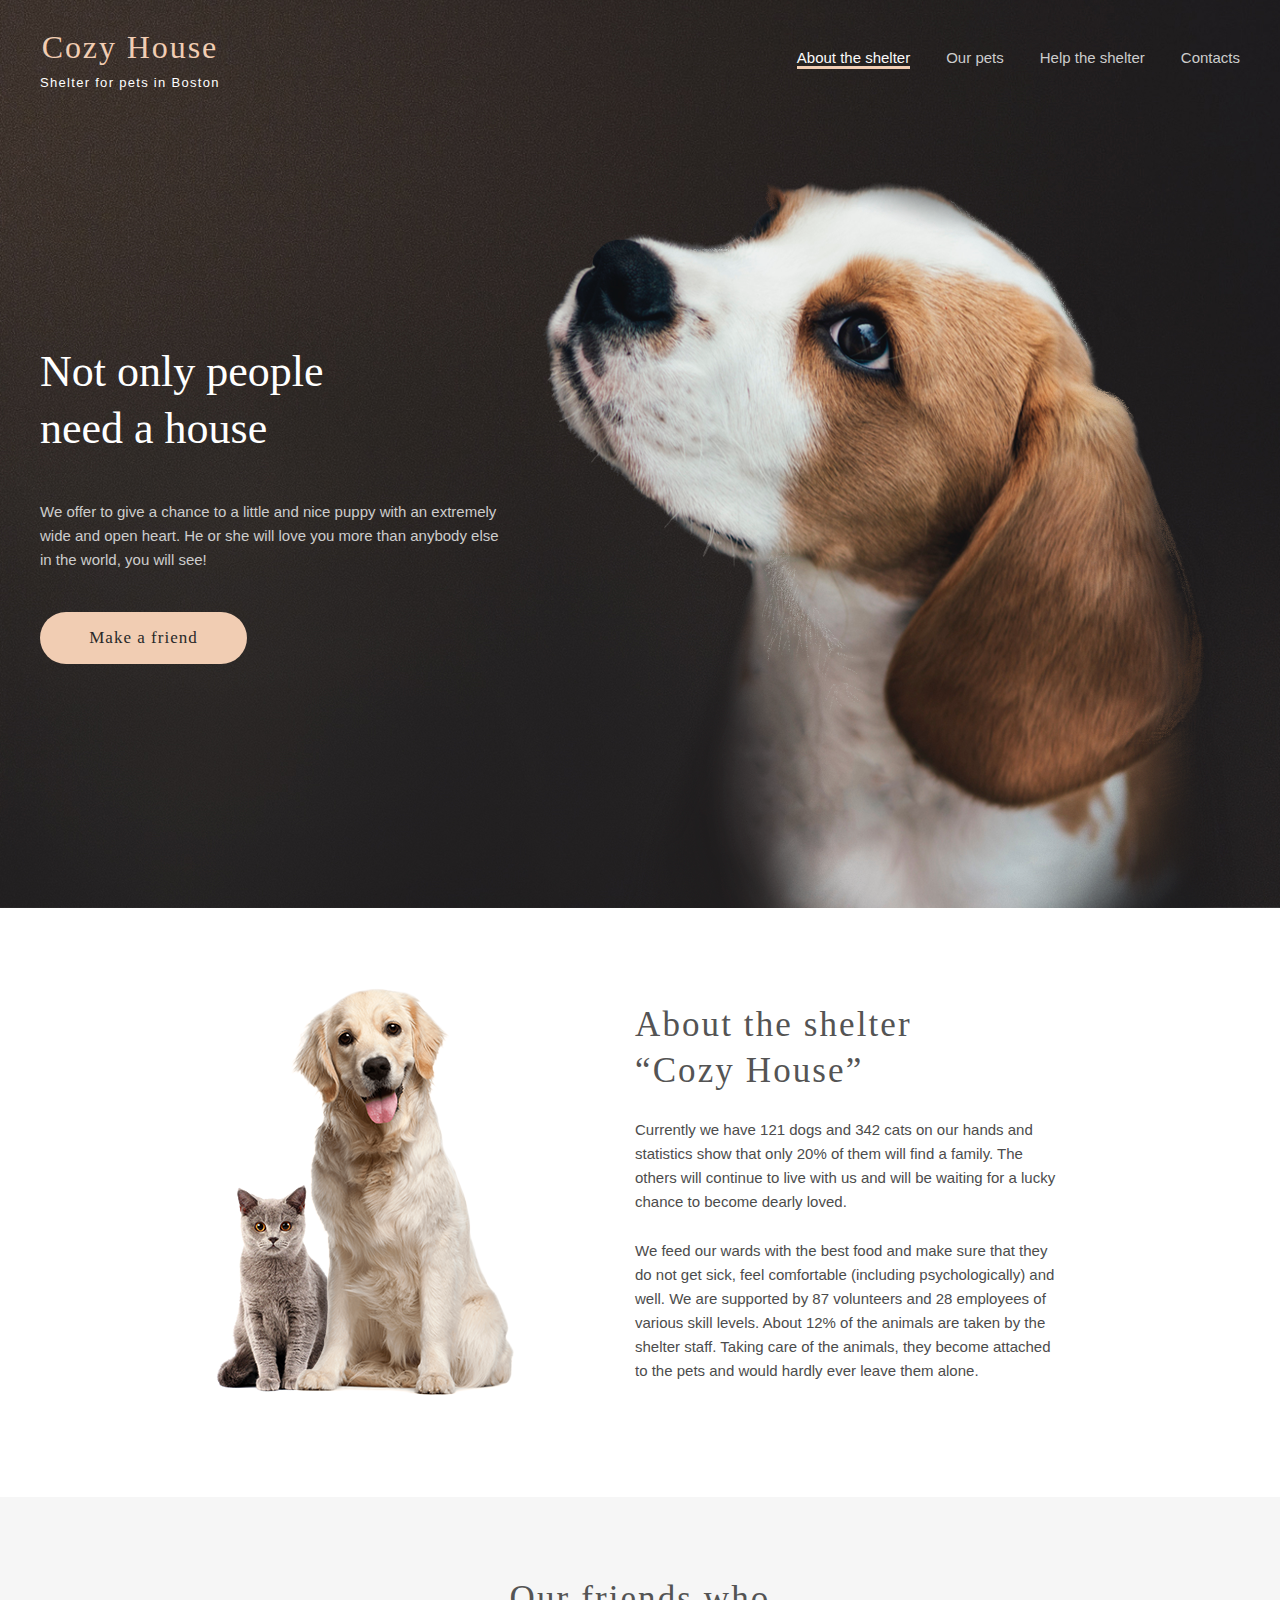
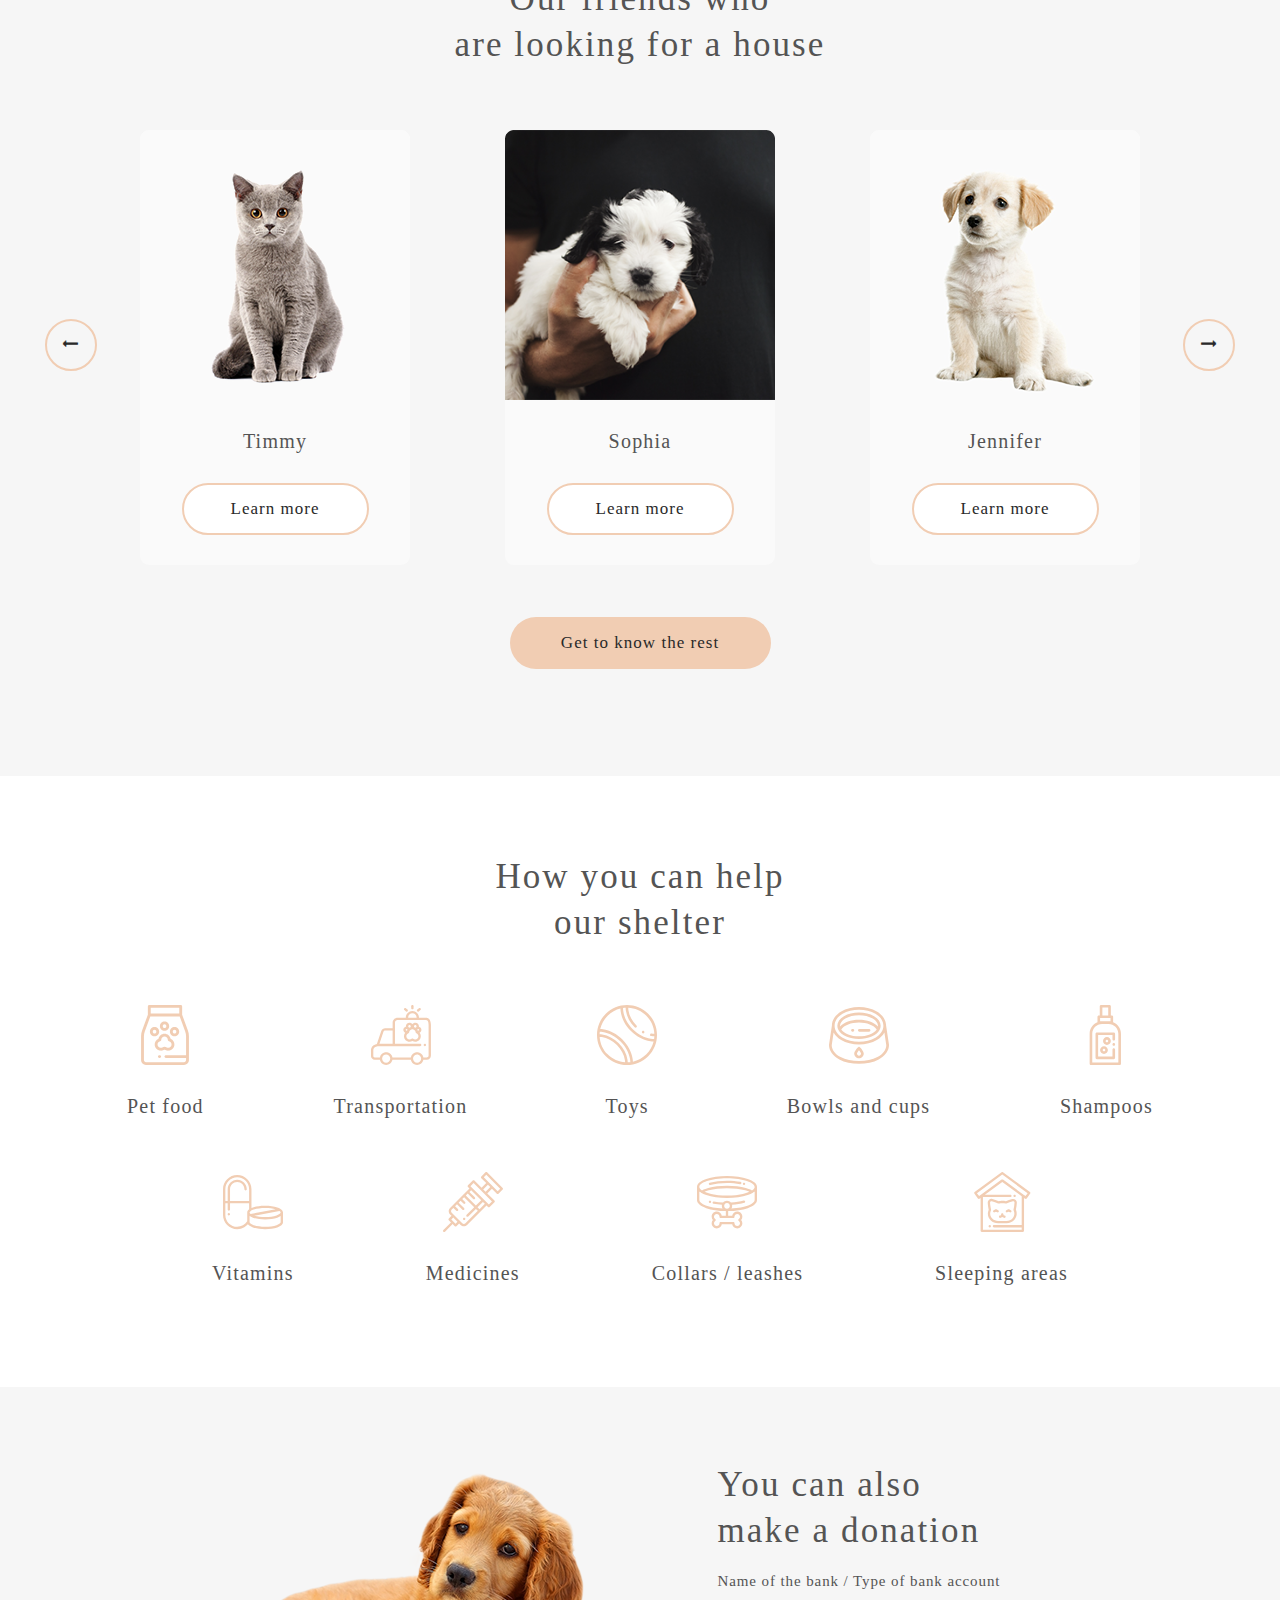
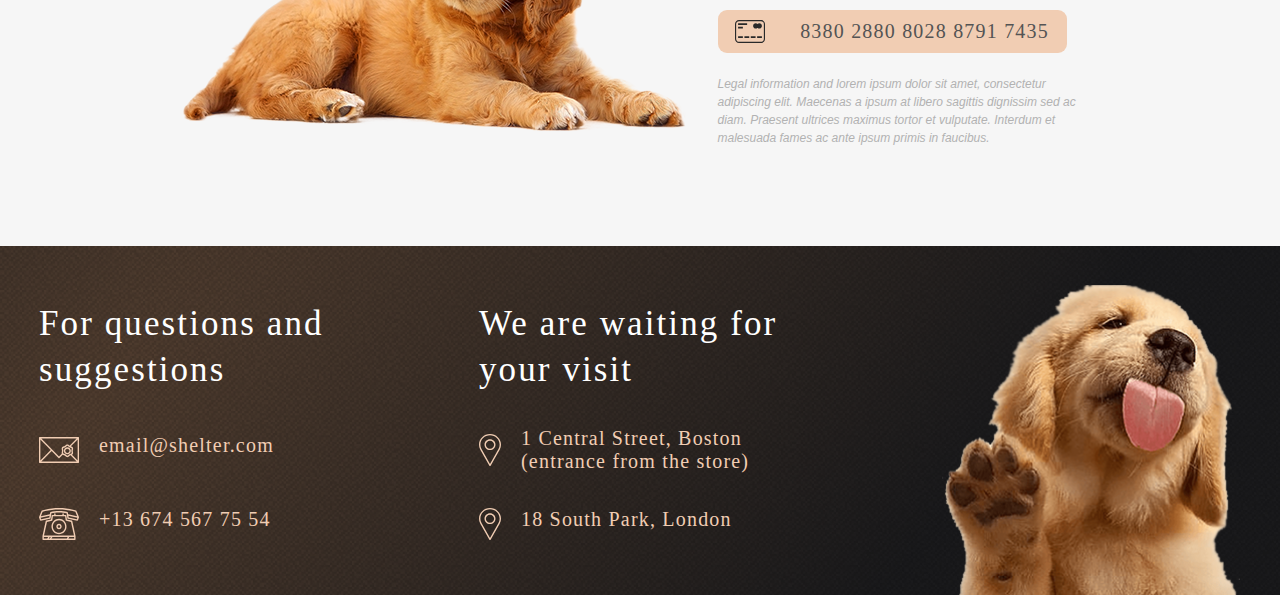
==== commit 4c9709c5: "feat: adaptive popup (Sun, Apt 09, 2023 06:31:00 PM)" ====
--- a/shelter/pages/main/index.html
+++ b/shelter/pages/main/index.html
@@ -182,6 +182,8 @@
     </div>
   </template>
   <script src="../../scripts/pets.js"></script>
+  <script src="../../scripts/burger.js"></script>
+  <script src="../../scripts/card-popup.js"></script>
   <script src="../../scripts/index.js"></script>
 </body>
 </html>
--- a/shelter/styles/style.css
+++ b/shelter/styles/style.css
@@ -92,6 +92,7 @@
 @import url(../blocks/friends/__buttons/friends__buttons.css);
 @import url(../blocks/friends/__button/_pets/friends__button_type_pets.css);
 @import url(../blocks/friends/__button/_active/friends__button_type_active.css);
+@import url(../blocks/friends/__button/_disabled/friends__button_type_disabled.css);
 @import url(../blocks/friends/_pets/friends_type_pets.css);
 
 /* Popup */
@@ -109,128 +110,48 @@
 @import url(../blocks/popup/__button/popup__button.css);
 @import url(../blocks/popup/_active/popup_type_active.css);
 
-.wrapper{
-  width: 1020px;
-  height: 440px;
-  display: flex;
-  flex-direction: row;
-  gap: 90px;
+/* wrapper and courusel and animation */
+@import url(../blocks/wrapper/wrapper.css);
+@import url(../blocks/courusel/courusel.css);
+
+
+.wrapper-pets{
+  width: 1200px;
+  height: 930px;
+  border: 1px solid black;
   overflow: hidden;
-  text-align: center;
-  align-items: center;
+  margin: 0 auto 0;
+  padding: 5px;
 }
 
-@media screen and (max-width: 1205px){
-  .wrapper {
-    width: 580px;
+@media screen and (max-width: 1230px) {
+  .wrapper-pets{
+    width: 750px;
+    height: 1365px;
   }
 }
-@media screen and (max-width: 320px){
-  .wrapper {
-    width: 270px;
+
+@media screen and (max-width: 765px) {
+  .wrapper-pets{
+    width: 298px;
+    height: 1370px;
+    padding: 5px 5px 5px 5px;
   }
 }
 
 
-
-/* .cards-left{ */
-  /* margin-left: -1100px; */
-  /* display: grid; */
-  /* grid-template-columns: 1fr 1fr 1fr; */
-  /* width: 1020px; */
-  /* height: 435px; */
-  /* gap: 90px; */
-  /* padding-left: 20px; */
-  /* padding-top: 10px; */
-/* } */
-
-/* .cards-right {
-  display: grid;
-  grid-template-columns: 1fr 1fr 1fr;
-  width: 1020px;
-  height: 435px;
-  gap: 90px;
-  padding-left: 20px; */
-  /* padding-top: 10px; */
-/* } */
-
-.courusel{
+.slider-pets{
   position: relative;
-  width: 3120px;
-  margin-left: -1050px;
+  width: 18500px;
   display: flex;
+  left: 0;
+  flex-direction: row;
+  justify-content: space-between;
+  transition: 2s;
 }
 
-@media screen and (max-width: 1205px){
-  .courusel {
-    margin-left: -580px;
+@media screen and (max-width: 765px) {
+  .slider-pets{
+    width: 5000px;
   }
-}
-
-@media screen and (max-width: 760px){
-  .courusel {
-  margin-left: -300px;
-  gap: 30px
-  }
-}
-
-
-
-
-@keyframes move-left {
-  from {left: 0px;}
-  to {left: -1035px;}
-}
-
-@keyframes move-right {
-  from {left: 0px;}
-  to {left: 1035px;}
-}
-
-@media screen and (max-width: 1205px){
-  @keyframes move-left {
-    from {left: 0px;}
-    to {left: -580px;}
-  }
-
-  @keyframes move-right {
-    from {left: 0px;}
-    to {left: 580px;}
-  }
-}
-
-@media screen and (max-width: 320px){
-  @keyframes move-left {
-    from {left: 0px;}
-    to {left: -300px;}
-  }
-
-  @keyframes move-right {
-    from {left: 0px;}
-    to {left: 300px;}
-  }
-}
-
-
-
-.transition-left {
-  animation-name: move-left;
-  animation-duration: 2s;
-}
-
-.transition-right {
-  animation-name: move-right;
-  animation-duration: 2s;
-}
-
-/* @media screen and (max-width: 768px){
-  @keyframes move-left {
-    from {left: 0px;}
-    to {left: -1035px;}
-  }
-  
-  @keyframes move-right {
-    from {left: 0px;}
-    to {left: 1035px;}
-  }
-} */+}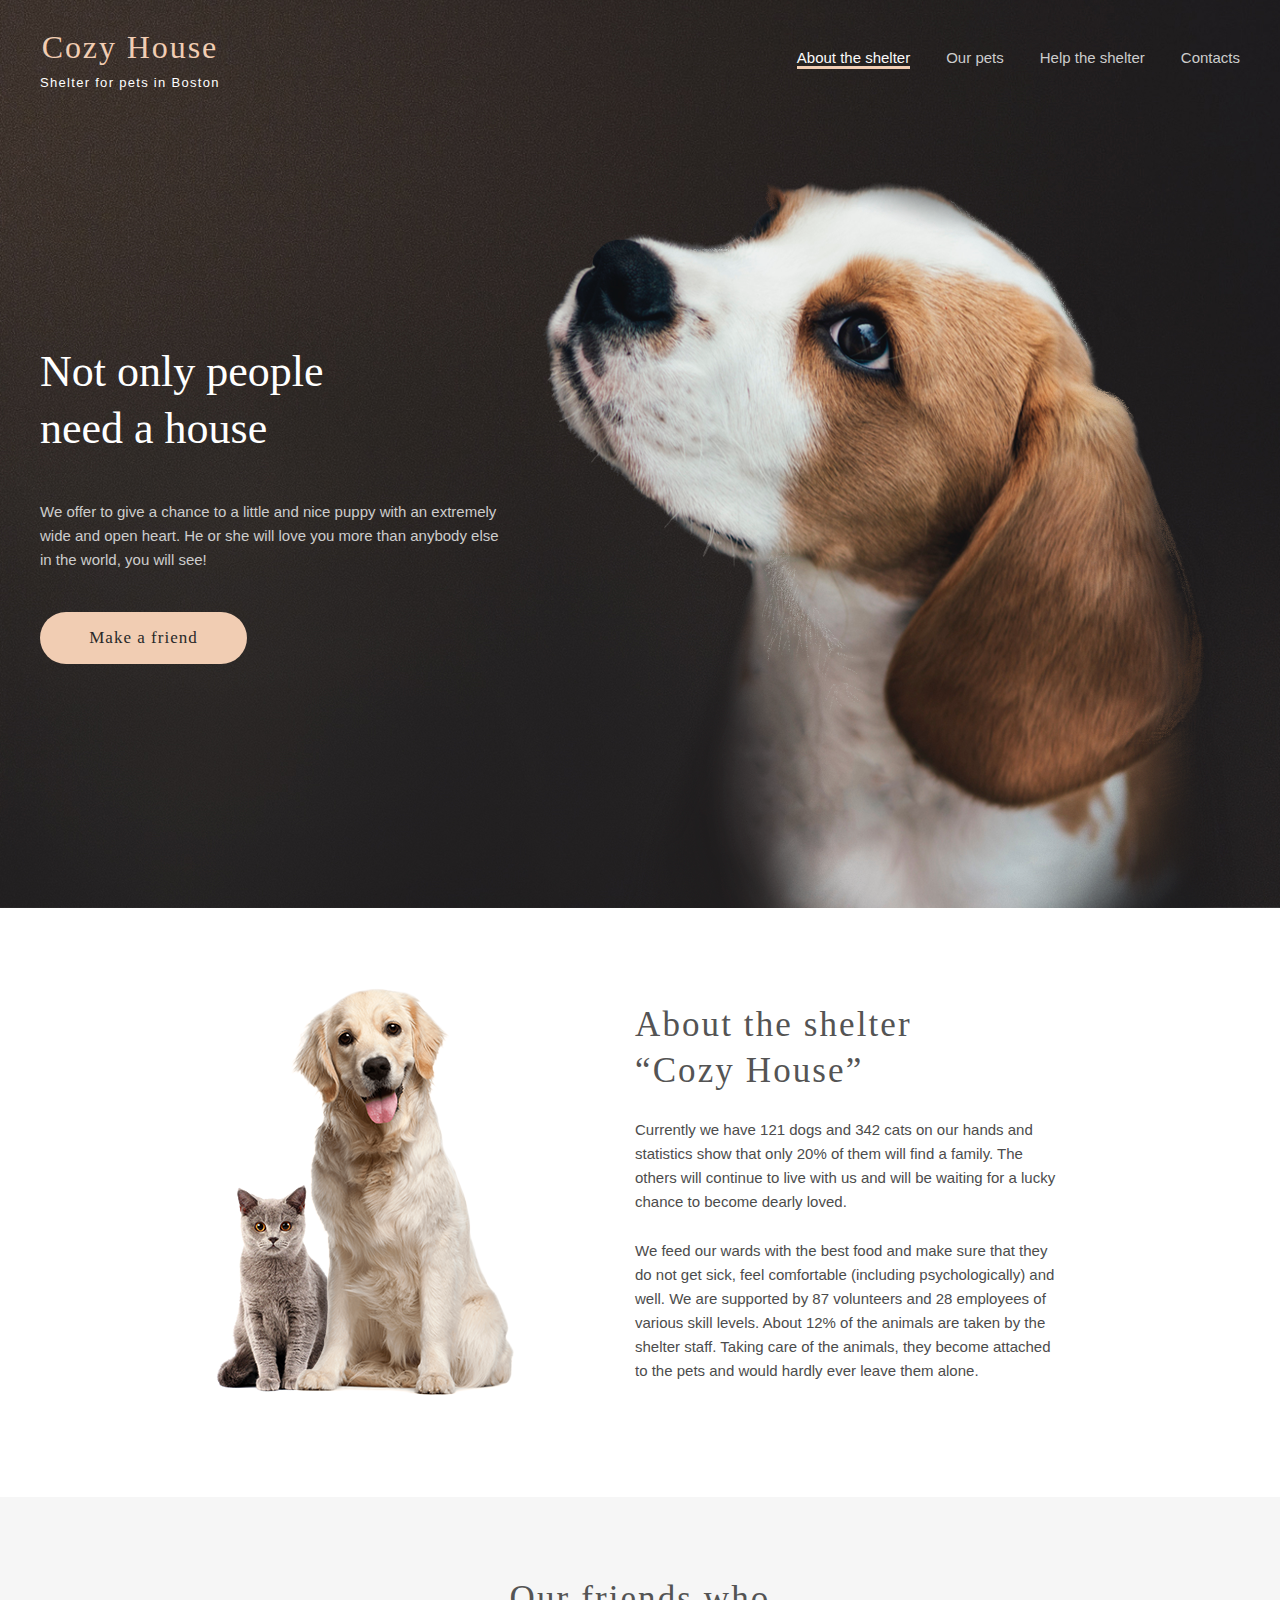
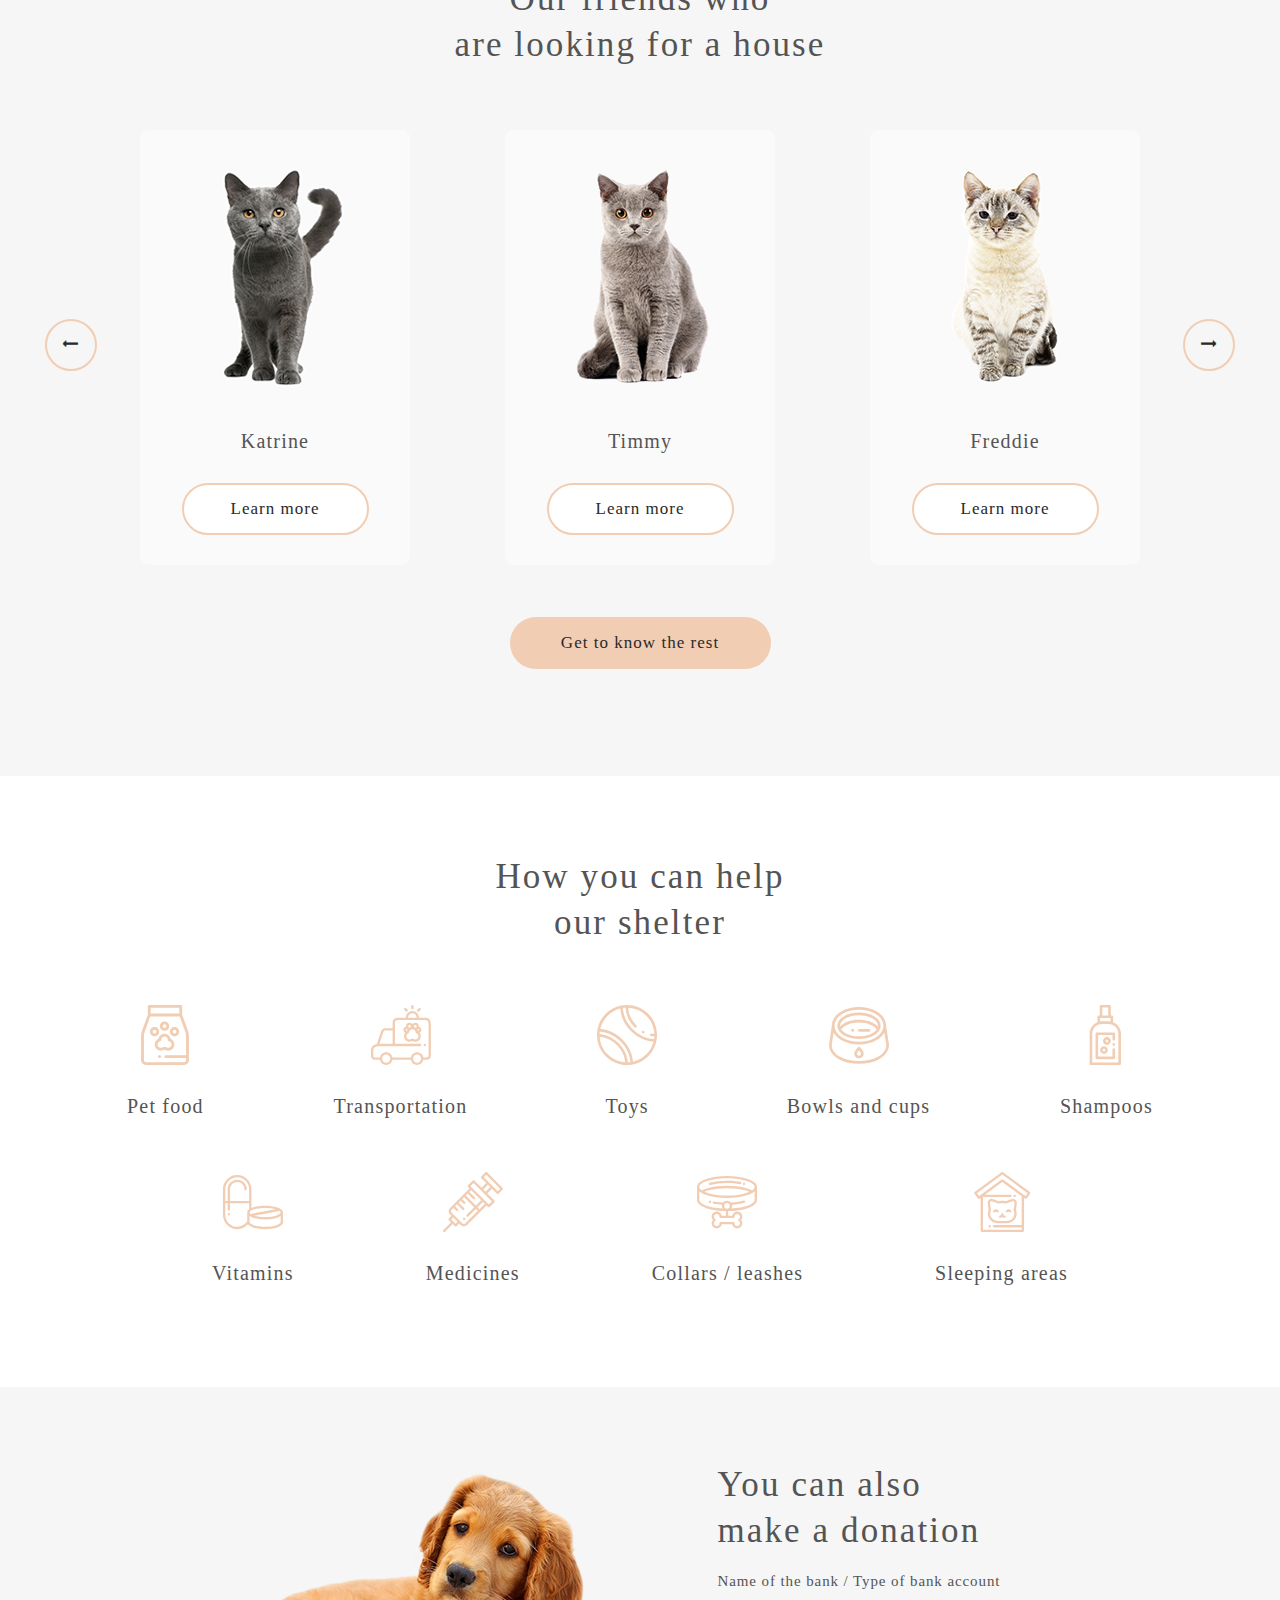
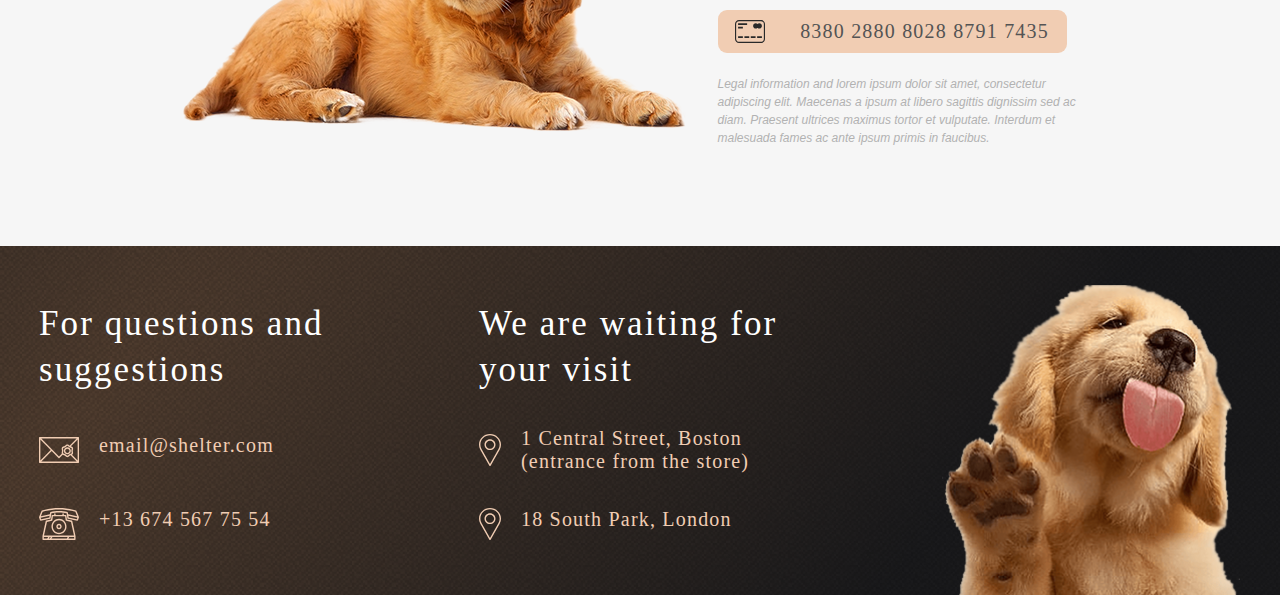
==== commit d9966f24: "fix: fix burger fix popup fix html (Sun, Apr 09, 2023 08:50:00 PM)" ====
--- a/shelter/pages/main/index.html
+++ b/shelter/pages/main/index.html
@@ -25,12 +25,12 @@
       </nav>
       <img class="burger" src="../../images/Burger.svg" alt="Burger">
       <div class="burger__bg">
-        <nav class="burger__nav">
-          <li><a class="burger__link nav__link_active" href="#">About the shelter</a></li>
+        <ul class="burger__nav">
+          <li><a class="burger__link burger__link_active" href="#">About the shelter</a></li>
           <li><a class="burger__link" href="../pets/index.html">Our pets</a></li>
           <li><a class="burger__link" href="#help">Help the shelter</a></li>
           <li><a class="burger__link" href="#footer">Contacts</a></li>
-        </nav>
+        </ul>
       </div>
     </header>
     <div class="only">
@@ -158,9 +158,9 @@
   </div>
   <div class="popup">
     <div class="popup__elem">
-      <img class="popup__img" src="" alt="">
+      <img class="popup__img" src="#" alt="Error">
       <div class="popup__text">
-        <h2 class="popup__name"></h2>
+        <p class="popup__name"></p>
         <p class="popup__breed"></p>
         <p class="popup__description"></p>
         <ul class="popup__list">
@@ -169,8 +169,7 @@
           <li class="popup__li"><span class="popup__key">Diseases: </span><span class="popup__diseases"></span></li>
           <li class="popup__li"><span class="popup__key">Parasites: </span><span class="popup__parasites"></span></li>
         </ul>
-        <!-- <button class="popup__button">&#43</button> -->
-        <button class="popup__button"><img src="../../images/Vector.png"></button>
+        <button class="popup__button"><img src="../../images/Vector.png" alt="Vector"></button>
       </div>
     </div>
   </div>
@@ -186,22 +185,4 @@
   <script src="../../scripts/card-popup.js"></script>
   <script src="../../scripts/index.js"></script>
 </body>
-</html>
-
-
-
- <!-- <div class="cards__elem cards__elem_type_main">
-          <img class="cards__img" src="images/pets-katrine.png" alt="katrine">
-          <p class="cards__name">Katrine</p>
-          <button class="cards__button">Learn more</button>
-        </div>
-        <div class="cards__elem cards__elem_type_main">
-          <img class="cards__img" src="images/pets-jennifer.png" alt="Jennifer">
-          <p class="cards__name">Jennifer</p>
-          <button class="cards__button">Learn more</button>
-        </div>
-        <div class="cards__elem cards__elem_type_main">
-          <img class="cards__img" src="images/pets-woody.png" alt="Woody">
-          <p class="cards__name">Woody</p>
-          <button class="cards__button">Learn more</button>
-        </div> -->+</html>--- a/shelter/styles/style.css
+++ b/shelter/styles/style.css
@@ -4,6 +4,7 @@
 @import url(../blocks/html/html.css);
 
 @import url(../blocks/main/_fixed/main_type_fixed.css);
+@import url(../blocks/main/_disabled/main_type_disabled.css);
 @import url(../blocks/start/start.css);
 
 @import url(../blocks/header/header.css);
@@ -23,6 +24,7 @@
 @import url(../blocks/burger/_active/burger_type_active.css);
 @import url(../blocks/burger/__bg/burger__bg.css);
 @import url(../blocks/burger/_active/burger__bg_type_active.css);
+@import url(../blocks/burger/__link/_active/burger__link_active.css);
 
 @import url(../blocks/only/only.css);
 @import url(../blocks/only/__text/only__text.css);
@@ -113,45 +115,5 @@
 /* wrapper and courusel and animation */
 @import url(../blocks/wrapper/wrapper.css);
 @import url(../blocks/courusel/courusel.css);
-
-
-.wrapper-pets{
-  width: 1200px;
-  height: 930px;
-  border: 1px solid black;
-  overflow: hidden;
-  margin: 0 auto 0;
-  padding: 5px;
-}
-
-@media screen and (max-width: 1230px) {
-  .wrapper-pets{
-    width: 750px;
-    height: 1365px;
-  }
-}
-
-@media screen and (max-width: 765px) {
-  .wrapper-pets{
-    width: 298px;
-    height: 1370px;
-    padding: 5px 5px 5px 5px;
-  }
-}
-
-
-.slider-pets{
-  position: relative;
-  width: 18500px;
-  display: flex;
-  left: 0;
-  flex-direction: row;
-  justify-content: space-between;
-  transition: 2s;
-}
-
-@media screen and (max-width: 765px) {
-  .slider-pets{
-    width: 5000px;
-  }
-}+@import url(../blocks/wrapper-pets/wrapper-pets.css);
+@import url(../blocks/slider-pets/slider-pets.css);